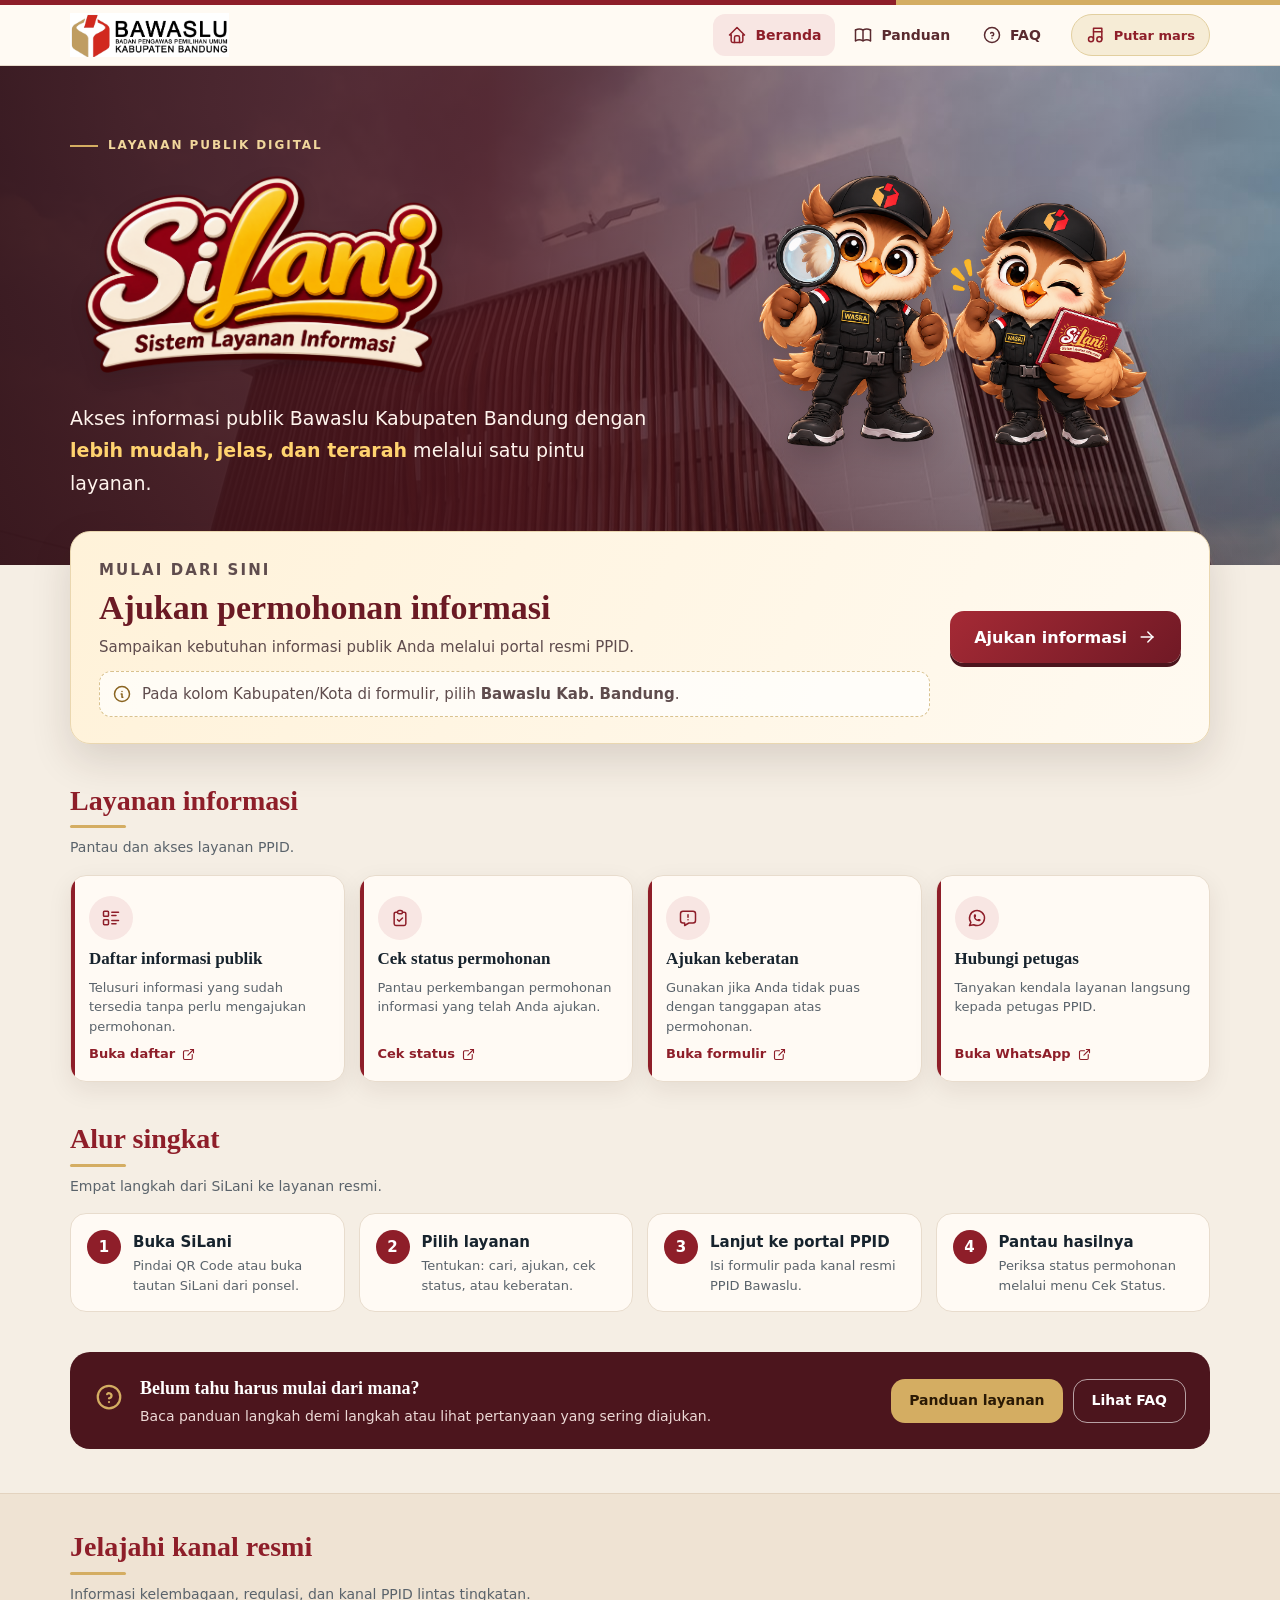
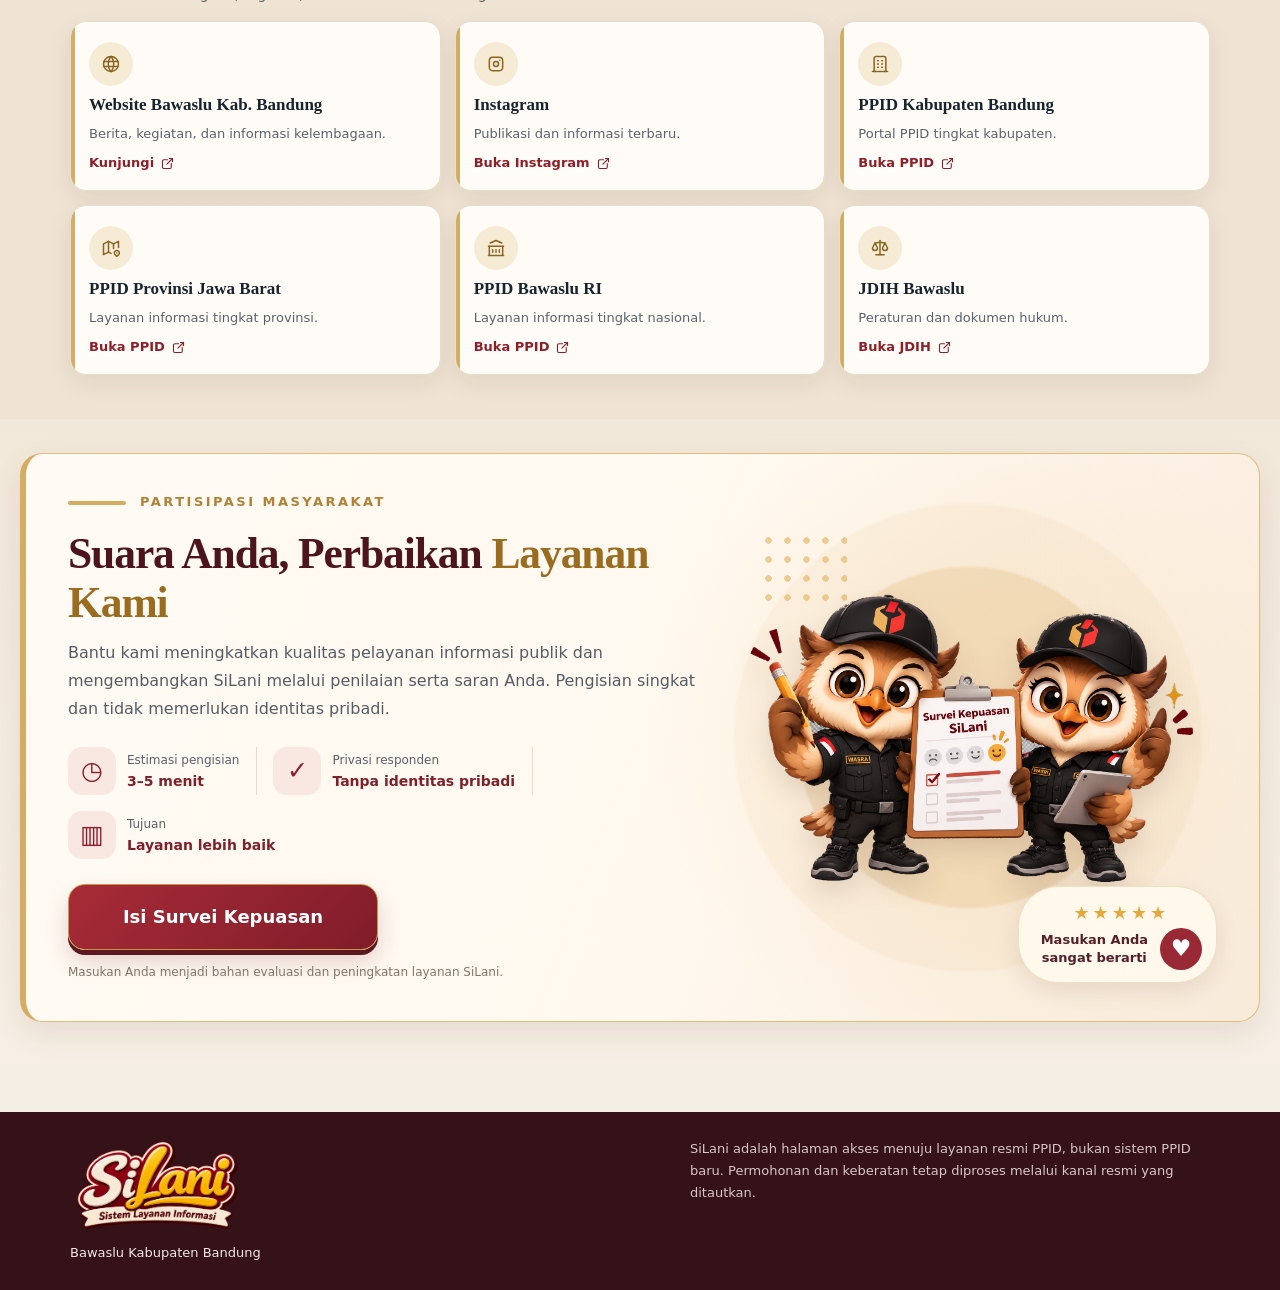
==== index.html @ 2e4f2918 "Add files via upload" ====
<!DOCTYPE html>
<html lang="id">
<head>
<meta charset="utf-8">
<meta name="viewport" content="width=device-width,initial-scale=1">
<meta name="theme-color" content="#4c151d">
<title>SiLani | Sistem Layanan Informasi Bawaslu Kabupaten Bandung</title>
<meta name="description" content="SiLani: satu pintu akses layanan informasi publik Bawaslu Kabupaten Bandung. Ajukan permohonan, telusuri daftar informasi, cek status, dan hubungi petugas.">
<meta property="og:type" content="website">
<meta property="og:title" content="SiLani | Sistem Layanan Informasi Bawaslu Kabupaten Bandung">
<meta property="og:description" content="SiLani: satu pintu akses layanan informasi publik Bawaslu Kabupaten Bandung. Ajukan permohonan, telusuri daftar informasi, cek status, dan hubungi petugas.">
<meta property="og:image" content="gedung-bawaslu-bandung.jpeg">
<link rel="icon" href="logo-bawaslu-bandung.png">
<link rel="preconnect" href="https://fonts.googleapis.com">
<link rel="preconnect" href="https://fonts.gstatic.com" crossorigin>
<link href="https://fonts.googleapis.com/css2?family=Great+Vibes&display=swap" rel="stylesheet">
<link rel="stylesheet" href="styles.css?v=20261101-logo-clean">
</head>
<body>
<svg xmlns="http://www.w3.org/2000/svg" style="display:none" aria-hidden="true">
<symbol id="i-file-text" viewBox="0 0 24 24" fill="none" stroke="currentColor" stroke-width="1.8" stroke-linecap="round" stroke-linejoin="round"><path d="M14 3v4a1 1 0 0 0 1 1h4" /> <path d="M17 21h-10a2 2 0 0 1 -2 -2v-14a2 2 0 0 1 2 -2h7l5 5v11a2 2 0 0 1 -2 2z" /> <path d="M9 9l1 0" /> <path d="M9 13l6 0" /> <path d="M9 17l6 0" /></symbol>
<symbol id="i-list-details" viewBox="0 0 24 24" fill="none" stroke="currentColor" stroke-width="1.8" stroke-linecap="round" stroke-linejoin="round"><path d="M13 5h8" /> <path d="M13 9h5" /> <path d="M13 15h8" /> <path d="M13 19h5" /> <path d="M3 4m0 1a1 1 0 0 1 1 -1h4a1 1 0 0 1 1 1v4a1 1 0 0 1 -1 1h-4a1 1 0 0 1 -1 -1z" /> <path d="M3 14m0 1a1 1 0 0 1 1 -1h4a1 1 0 0 1 1 1v4a1 1 0 0 1 -1 1h-4a1 1 0 0 1 -1 -1z" /></symbol>
<symbol id="i-clipboard-check" viewBox="0 0 24 24" fill="none" stroke="currentColor" stroke-width="1.8" stroke-linecap="round" stroke-linejoin="round"><path d="M9 5h-2a2 2 0 0 0 -2 2v12a2 2 0 0 0 2 2h10a2 2 0 0 0 2 -2v-12a2 2 0 0 0 -2 -2h-2" /> <path d="M9 3m0 2a2 2 0 0 1 2 -2h2a2 2 0 0 1 2 2v0a2 2 0 0 1 -2 2h-2a2 2 0 0 1 -2 -2z" /> <path d="M9 14l2 2l4 -4" /></symbol>
<symbol id="i-brand-whatsapp" viewBox="0 0 24 24" fill="none" stroke="currentColor" stroke-width="1.8" stroke-linecap="round" stroke-linejoin="round"><path d="M3 21l1.65 -3.8a9 9 0 1 1 3.4 2.9l-5.05 .9" /> <path d="M9 10a.5 .5 0 0 0 1 0v-1a.5 .5 0 0 0 -1 0v1a5 5 0 0 0 5 5h1a.5 .5 0 0 0 0 -1h-1a.5 .5 0 0 0 0 1" /></symbol>
<symbol id="i-message-report" viewBox="0 0 24 24" fill="none" stroke="currentColor" stroke-width="1.8" stroke-linecap="round" stroke-linejoin="round"><path d="M18 4a3 3 0 0 1 3 3v8a3 3 0 0 1 -3 3h-5l-5 3v-3h-2a3 3 0 0 1 -3 -3v-8a3 3 0 0 1 3 -3h12z" /> <path d="M12 8v3" /> <path d="M12 14v.01" /></symbol>
<symbol id="i-world" viewBox="0 0 24 24" fill="none" stroke="currentColor" stroke-width="1.8" stroke-linecap="round" stroke-linejoin="round"><path d="M3 12a9 9 0 1 0 18 0a9 9 0 0 0 -18 0" /> <path d="M3.6 9h16.8" /> <path d="M3.6 15h16.8" /> <path d="M11.5 3a17 17 0 0 0 0 18" /> <path d="M12.5 3a17 17 0 0 1 0 18" /></symbol>
<symbol id="i-brand-instagram" viewBox="0 0 24 24" fill="none" stroke="currentColor" stroke-width="1.8" stroke-linecap="round" stroke-linejoin="round"><path d="M4 8a4 4 0 0 1 4 -4h8a4 4 0 0 1 4 4v8a4 4 0 0 1 -4 4h-8a4 4 0 0 1 -4 -4z" /> <path d="M9 12a3 3 0 1 0 6 0a3 3 0 0 0 -6 0" /> <path d="M16.5 7.5v.01" /></symbol>
<symbol id="i-building" viewBox="0 0 24 24" fill="none" stroke="currentColor" stroke-width="1.8" stroke-linecap="round" stroke-linejoin="round"><path d="M3 21l18 0" /> <path d="M9 8l1 0" /> <path d="M9 12l1 0" /> <path d="M9 16l1 0" /> <path d="M14 8l1 0" /> <path d="M14 12l1 0" /> <path d="M14 16l1 0" /> <path d="M5 21v-16a2 2 0 0 1 2 -2h10a2 2 0 0 1 2 2v16" /></symbol>
<symbol id="i-map-2" viewBox="0 0 24 24" fill="none" stroke="currentColor" stroke-width="1.8" stroke-linecap="round" stroke-linejoin="round"><path d="M12 18.5l-3 -1.5l-6 3v-13l6 -3l6 3l6 -3v7.5" /> <path d="M9 4v13" /> <path d="M15 7v5.5" /> <path d="M21.121 20.121a3 3 0 1 0 -4.242 0c.418 .419 1.125 1.045 2.121 1.879c1.051 -.89 1.759 -1.516 2.121 -1.879z" /> <path d="M19 18v.01" /></symbol>
<symbol id="i-building-bank" viewBox="0 0 24 24" fill="none" stroke="currentColor" stroke-width="1.8" stroke-linecap="round" stroke-linejoin="round"><path d="M3 21l18 0" /> <path d="M3 10l18 0" /> <path d="M5 6l7 -3l7 3" /> <path d="M4 10l0 11" /> <path d="M20 10l0 11" /> <path d="M8 14l0 3" /> <path d="M12 14l0 3" /> <path d="M16 14l0 3" /></symbol>
<symbol id="i-scale" viewBox="0 0 24 24" fill="none" stroke="currentColor" stroke-width="1.8" stroke-linecap="round" stroke-linejoin="round"><path d="M7 20l10 0" /> <path d="M6 6l6 -1l6 1" /> <path d="M12 3l0 17" /> <path d="M9 12l-3 -6l-3 6a3 3 0 0 0 6 0" /> <path d="M21 12l-3 -6l-3 6a3 3 0 0 0 6 0" /></symbol>
<symbol id="i-clock" viewBox="0 0 24 24" fill="none" stroke="currentColor" stroke-width="1.8" stroke-linecap="round" stroke-linejoin="round"><path d="M3 12a9 9 0 1 0 18 0a9 9 0 0 0 -18 0" /> <path d="M12 7v5l3 3" /></symbol>
<symbol id="i-cash" viewBox="0 0 24 24" fill="none" stroke="currentColor" stroke-width="1.8" stroke-linecap="round" stroke-linejoin="round"><path d="M7 15h-3a1 1 0 0 1 -1 -1v-8a1 1 0 0 1 1 -1h12a1 1 0 0 1 1 1v3" /> <path d="M7 9m0 1a1 1 0 0 1 1 -1h12a1 1 0 0 1 1 1v8a1 1 0 0 1 -1 1h-12a1 1 0 0 1 -1 -1z" /> <path d="M12 14a2 2 0 1 0 4 0a2 2 0 0 0 -4 0" /></symbol>
<symbol id="i-map-pin" viewBox="0 0 24 24" fill="none" stroke="currentColor" stroke-width="1.8" stroke-linecap="round" stroke-linejoin="round"><path d="M9 11a3 3 0 1 0 6 0a3 3 0 0 0 -6 0" /> <path d="M17.657 16.657l-4.243 4.243a2 2 0 0 1 -2.827 0l-4.244 -4.243a8 8 0 1 1 11.314 0z" /></symbol>
<symbol id="i-phone" viewBox="0 0 24 24" fill="none" stroke="currentColor" stroke-width="1.8" stroke-linecap="round" stroke-linejoin="round"><path d="M5 4h4l2 5l-2.5 1.5a11 11 0 0 0 5 5l1.5 -2.5l5 2v4a2 2 0 0 1 -2 2a16 16 0 0 1 -15 -15a2 2 0 0 1 2 -2" /></symbol>
<symbol id="i-mail" viewBox="0 0 24 24" fill="none" stroke="currentColor" stroke-width="1.8" stroke-linecap="round" stroke-linejoin="round"><path d="M3 7a2 2 0 0 1 2 -2h14a2 2 0 0 1 2 2v10a2 2 0 0 1 -2 2h-14a2 2 0 0 1 -2 -2v-10z" /> <path d="M3 7l9 6l9 -6" /></symbol>
<symbol id="i-home" viewBox="0 0 24 24" fill="none" stroke="currentColor" stroke-width="1.8" stroke-linecap="round" stroke-linejoin="round"><path d="M5 12l-2 0l9 -9l9 9l-2 0" /> <path d="M5 12v7a2 2 0 0 0 2 2h10a2 2 0 0 0 2 -2v-7" /> <path d="M9 21v-6a2 2 0 0 1 2 -2h2a2 2 0 0 1 2 2v6" /></symbol>
<symbol id="i-book" viewBox="0 0 24 24" fill="none" stroke="currentColor" stroke-width="1.8" stroke-linecap="round" stroke-linejoin="round"><path d="M3 19a9 9 0 0 1 9 0a9 9 0 0 1 9 0" /> <path d="M3 6a9 9 0 0 1 9 0a9 9 0 0 1 9 0" /> <path d="M3 6l0 13" /> <path d="M12 6l0 13" /> <path d="M21 6l0 13" /></symbol>
<symbol id="i-help-circle" viewBox="0 0 24 24" fill="none" stroke="currentColor" stroke-width="1.8" stroke-linecap="round" stroke-linejoin="round"><path d="M3 12a9 9 0 1 0 18 0a9 9 0 0 0 -18 0" /> <path d="M12 16v.01" /> <path d="M12 13a2 2 0 0 0 .914 -3.782a1.98 1.98 0 0 0 -2.414 .483" /></symbol>
<symbol id="i-external-link" viewBox="0 0 24 24" fill="none" stroke="currentColor" stroke-width="1.8" stroke-linecap="round" stroke-linejoin="round"><path d="M12 6h-6a2 2 0 0 0 -2 2v10a2 2 0 0 0 2 2h10a2 2 0 0 0 2 -2v-6" /> <path d="M11 13l9 -9" /> <path d="M15 4h5v5" /></symbol>
<symbol id="i-info-circle" viewBox="0 0 24 24" fill="none" stroke="currentColor" stroke-width="1.8" stroke-linecap="round" stroke-linejoin="round"><path d="M3 12a9 9 0 1 0 18 0a9 9 0 0 0 -18 0" /> <path d="M12 9h.01" /> <path d="M11 12h1v4h1" /></symbol>
<symbol id="i-music" viewBox="0 0 24 24" fill="none" stroke="currentColor" stroke-width="1.8" stroke-linecap="round" stroke-linejoin="round"><path d="M3 17a3 3 0 1 0 6 0a3 3 0 0 0 -6 0" /> <path d="M13 17a3 3 0 1 0 6 0a3 3 0 0 0 -6 0" /> <path d="M9 17v-13h10v13" /> <path d="M9 8h10" /></symbol>
<symbol id="i-layout-grid" viewBox="0 0 24 24" fill="none" stroke="currentColor" stroke-width="1.8" stroke-linecap="round" stroke-linejoin="round"><path d="M4 4m0 1a1 1 0 0 1 1 -1h4a1 1 0 0 1 1 1v4a1 1 0 0 1 -1 1h-4a1 1 0 0 1 -1 -1z" /> <path d="M14 4m0 1a1 1 0 0 1 1 -1h4a1 1 0 0 1 1 1v4a1 1 0 0 1 -1 1h-4a1 1 0 0 1 -1 -1z" /> <path d="M4 14m0 1a1 1 0 0 1 1 -1h4a1 1 0 0 1 1 1v4a1 1 0 0 1 -1 1h-4a1 1 0 0 1 -1 -1z" /> <path d="M14 14m0 1a1 1 0 0 1 1 -1h4a1 1 0 0 1 1 1v4a1 1 0 0 1 -1 1h-4a1 1 0 0 1 -1 -1z" /></symbol>
<symbol id="i-search" viewBox="0 0 24 24" fill="none" stroke="currentColor" stroke-width="1.8" stroke-linecap="round" stroke-linejoin="round"><path d="M10 10m-7 0a7 7 0 1 0 14 0a7 7 0 1 0 -14 0" /> <path d="M21 21l-6 -6" /></symbol>
<symbol id="i-arrow-right" viewBox="0 0 24 24" fill="none" stroke="currentColor" stroke-width="1.8" stroke-linecap="round" stroke-linejoin="round"><path d="M5 12l14 0" /> <path d="M13 18l6 -6" /> <path d="M13 6l6 6" /></symbol>
<symbol id="i-chevron-down" viewBox="0 0 24 24" fill="none" stroke="currentColor" stroke-width="1.8" stroke-linecap="round" stroke-linejoin="round"><path d="M6 9l6 6l6 -6" /></symbol>
<symbol id="i-qrcode" viewBox="0 0 24 24" fill="none" stroke="currentColor" stroke-width="1.8" stroke-linecap="round" stroke-linejoin="round"><path d="M4 4m0 1a1 1 0 0 1 1 -1h4a1 1 0 0 1 1 1v4a1 1 0 0 1 -1 1h-4a1 1 0 0 1 -1 -1z" /> <path d="M7 17l0 .01" /> <path d="M14 4m0 1a1 1 0 0 1 1 -1h4a1 1 0 0 1 1 1v4a1 1 0 0 1 -1 1h-4a1 1 0 0 1 -1 -1z" /> <path d="M7 7l0 .01" /> <path d="M4 14m0 1a1 1 0 0 1 1 -1h4a1 1 0 0 1 1 1v4a1 1 0 0 1 -1 1h-4a1 1 0 0 1 -1 -1z" /> <path d="M17 7l0 .01" /> <path d="M14 14l3 0" /> <path d="M20 14l0 .01" /> <path d="M14 14l0 3" /> <path d="M14 20l3 0" /> <path d="M17 17l3 0" /> <path d="M20 17l0 3" /></symbol>
<symbol id="i-list-check" viewBox="0 0 24 24" fill="none" stroke="currentColor" stroke-width="1.8" stroke-linecap="round" stroke-linejoin="round"><path d="M3.5 5.5l1.5 1.5l2.5 -2.5" /> <path d="M3.5 11.5l1.5 1.5l2.5 -2.5" /> <path d="M3.5 17.5l1.5 1.5l2.5 -2.5" /> <path d="M11 6l9 0" /> <path d="M11 12l9 0" /> <path d="M11 18l9 0" /></symbol>
<symbol id="i-device-mobile" viewBox="0 0 24 24" fill="none" stroke="currentColor" stroke-width="1.8" stroke-linecap="round" stroke-linejoin="round"><path d="M6 5a2 2 0 0 1 2 -2h8a2 2 0 0 1 2 2v14a2 2 0 0 1 -2 2h-8a2 2 0 0 1 -2 -2v-14z" /> <path d="M11 4h2" /> <path d="M12 17v.01" /></symbol>
<symbol id="i-send" viewBox="0 0 24 24" fill="none" stroke="currentColor" stroke-width="1.8" stroke-linecap="round" stroke-linejoin="round"><path d="M10 14l11 -11" /> <path d="M21 3l-6.5 18a.55 .55 0 0 1 -1 0l-3.5 -7l-7 -3.5a.55 .55 0 0 1 0 -1l18 -6.5" /></symbol>
<symbol id="i-player-pause" viewBox="0 0 24 24" fill="none" stroke="currentColor" stroke-width="1.8" stroke-linecap="round" stroke-linejoin="round"><path d="M6 5m0 1a1 1 0 0 1 1 -1h2a1 1 0 0 1 1 1v12a1 1 0 0 1 -1 1h-2a1 1 0 0 1 -1 -1z" /> <path d="M14 5m0 1a1 1 0 0 1 1 -1h2a1 1 0 0 1 1 1v12a1 1 0 0 1 -1 1h-2a1 1 0 0 1 -1 -1z" /></symbol>
<symbol id="i-player-play" viewBox="0 0 24 24" fill="none" stroke="currentColor" stroke-width="1.8" stroke-linecap="round" stroke-linejoin="round"><path d="M7 4v16l13 -8z" /></symbol>
<symbol id="i-file-upload" viewBox="0 0 24 24" fill="none" stroke="currentColor" stroke-width="1.8" stroke-linecap="round" stroke-linejoin="round"><path d="M14 3v4a1 1 0 0 0 1 1h4" /> <path d="M17 21h-10a2 2 0 0 1 -2 -2v-14a2 2 0 0 1 2 -2h7l5 5v11a2 2 0 0 1 -2 2z" /> <path d="M12 11v6" /> <path d="M9.5 13.5l2.5 -2.5l2.5 2.5" /></symbol>
</svg>
<a class="skip" href="#isi">Lewati ke isi</a>
<div class="topline"></div>
<header class="site-header">
  <div class="bar">
    <a class="brand" href="index.html" aria-label="SiLani, beranda"><img src="logo-bawaslu-bandung.png" alt="Bawaslu Kabupaten Bandung"></a>
    <nav class="nav" aria-label="Navigasi utama"><a href="index.html" aria-current="page"><svg class="ic" aria-hidden="true" focusable="false"><use href="#i-home"/></svg><span>Beranda</span></a><a href="panduan.html"><svg class="ic" aria-hidden="true" focusable="false"><use href="#i-book"/></svg><span>Panduan</span></a><a href="faq.html"><svg class="ic" aria-hidden="true" focusable="false"><use href="#i-help-circle"/></svg><span>FAQ</span></a></nav>
    <button class="music" id="musicBtn" type="button" aria-pressed="false" aria-label="Putar Mars Pengawas Pemilu">
      <svg class="ic" aria-hidden="true" focusable="false"><use href="#i-music"/></svg><span class="music-label" id="musicLabel">Putar mars</span>
      <span class="eq" aria-hidden="true"><i></i><i></i><i></i></span>
    </button>
  </div>
</header>

<section class="hero">
  <div class="hero-in">
    <div class="hero-text">
      <p class="eyebrow">Layanan publik digital</p>
      <img class="hero-logo" src="silani-logo-clean.png" alt="SiLani — Sistem Layanan Informasi">
      <p class="hero-copy">Akses informasi publik Bawaslu Kabupaten Bandung dengan <strong>lebih mudah, jelas, dan terarah</strong> melalui satu pintu layanan.</p>
    </div>
    <div class="hero-mascots" aria-label="Maskot SiLani Wasra dan Wasri"><img class="hero-pair" src="wasra-wasri-hero.png" alt="Wasra dan Wasri, maskot SiLani Bawaslu Kabupaten Bandung"></div>
  </div>
</section>
<main id="isi">
  <div class="wrap">
    <section class="primary" aria-labelledby="t-utama">
      <div class="primary-body">
        <p class="kicker">Mulai dari sini</p>
        <h2 id="t-utama">Ajukan permohonan informasi</h2>
        <p>Sampaikan kebutuhan informasi publik Anda melalui portal resmi PPID.</p>
        <p class="tip"><svg class="ic" aria-hidden="true" focusable="false"><use href="#i-info-circle"/></svg><span>Pada kolom Kabupaten/Kota di formulir, pilih <strong>Bawaslu Kab. Bandung</strong>.</span></p>
      </div>
      <a class="btn" href="https://ppidapp.bawaslu.go.id" target="_blank" rel="noopener noreferrer">Ajukan informasi <svg class="ic" aria-hidden="true" focusable="false"><use href="#i-arrow-right"/></svg></a>
    </section>

    <section class="block" aria-labelledby="t-layanan">
      <div class="head"><h2 id="t-layanan">Layanan informasi</h2><p>Pantau dan akses layanan PPID.</p></div>
      <div class="grid g4"><a class="card core" href="https://ppidapp.bawaslu.go.id/dip?unit=2&amp;provinsi=32&amp;kabkota=3204" target="_blank" rel="noopener noreferrer"><span class="ico"><svg class="ic" aria-hidden="true" focusable="false"><use href="#i-list-details"/></svg></span><strong>Daftar informasi publik</strong><small>Telusuri informasi yang sudah tersedia tanpa perlu mengajukan permohonan.</small><span class="go">Buka daftar<svg class="ic sm" aria-hidden="true" focusable="false"><use href="#i-external-link"/></svg></span></a><a class="card core" href="https://ppidapp.bawaslu.go.id/cek" target="_blank" rel="noopener noreferrer"><span class="ico"><svg class="ic" aria-hidden="true" focusable="false"><use href="#i-clipboard-check"/></svg></span><strong>Cek status permohonan</strong><small>Pantau perkembangan permohonan informasi yang telah Anda ajukan.</small><span class="go">Cek status<svg class="ic sm" aria-hidden="true" focusable="false"><use href="#i-external-link"/></svg></span></a><a class="card core" href="https://ppidapp.bawaslu.go.id/keberatan" target="_blank" rel="noopener noreferrer"><span class="ico"><svg class="ic" aria-hidden="true" focusable="false"><use href="#i-message-report"/></svg></span><strong>Ajukan keberatan</strong><small>Gunakan jika Anda tidak puas dengan tanggapan atas permohonan.</small><span class="go">Buka formulir<svg class="ic sm" aria-hidden="true" focusable="false"><use href="#i-external-link"/></svg></span></a><a class="card core" href="https://wa.me/6281297786606" target="_blank" rel="noopener noreferrer"><span class="ico"><svg class="ic" aria-hidden="true" focusable="false"><use href="#i-brand-whatsapp"/></svg></span><strong>Hubungi petugas</strong><small>Tanyakan kendala layanan langsung kepada petugas PPID.</small><span class="go">Buka WhatsApp<svg class="ic sm" aria-hidden="true" focusable="false"><use href="#i-external-link"/></svg></span></a></div>
    </section>

    <section class="block" aria-labelledby="t-alur">
      <div class="head"><h2 id="t-alur">Alur singkat</h2><p>Empat langkah dari SiLani ke layanan resmi.</p></div>
      <ol class="flow"><li><span class="sn">1</span><span class="st"><strong>Buka SiLani</strong><small>Pindai QR Code atau buka tautan SiLani dari ponsel.</small></span></li><li><span class="sn">2</span><span class="st"><strong>Pilih layanan</strong><small>Tentukan: cari, ajukan, cek status, atau keberatan.</small></span></li><li><span class="sn">3</span><span class="st"><strong>Lanjut ke portal PPID</strong><small>Isi formulir pada kanal resmi PPID Bawaslu.</small></span></li><li><span class="sn">4</span><span class="st"><strong>Pantau hasilnya</strong><small>Periksa status permohonan melalui menu Cek Status.</small></span></li></ol>
    </section>

    <section class="help" aria-label="Bantuan">
      <div><svg class="ic lg" aria-hidden="true" focusable="false"><use href="#i-help-circle"/></svg></div>
      <div><strong>Belum tahu harus mulai dari mana?</strong><span>Baca panduan langkah demi langkah atau lihat pertanyaan yang sering diajukan.</span></div>
      <div class="help-act"><a class="btn sm" href="panduan.html">Panduan layanan</a><a class="btn sm ghost" href="faq.html">Lihat FAQ</a></div>
    </section>
  </div>

  <section class="band" aria-labelledby="t-kanal">
    <div class="wrap">
      <div class="head"><h2 id="t-kanal">Jelajahi kanal resmi</h2><p>Informasi kelembagaan, regulasi, dan kanal PPID lintas tingkatan.</p></div>
      <div class="grid g3"><a class="card chan" href="https://bandungkab.bawaslu.go.id/" target="_blank" rel="noopener noreferrer"><span class="ico"><svg class="ic" aria-hidden="true" focusable="false"><use href="#i-world"/></svg></span><strong>Website Bawaslu Kab. Bandung</strong><small>Berita, kegiatan, dan informasi kelembagaan.</small><span class="go">Kunjungi<svg class="ic sm" aria-hidden="true" focusable="false"><use href="#i-external-link"/></svg></span></a><a class="card chan" href="https://www.instagram.com/bawaslukabbdg/" target="_blank" rel="noopener noreferrer"><span class="ico"><svg class="ic" aria-hidden="true" focusable="false"><use href="#i-brand-instagram"/></svg></span><strong>Instagram</strong><small>Publikasi dan informasi terbaru.</small><span class="go">Buka Instagram<svg class="ic sm" aria-hidden="true" focusable="false"><use href="#i-external-link"/></svg></span></a><a class="card chan" href="https://ppid-bandungkab.bawaslu.go.id" target="_blank" rel="noopener noreferrer"><span class="ico"><svg class="ic" aria-hidden="true" focusable="false"><use href="#i-building"/></svg></span><strong>PPID Kabupaten Bandung</strong><small>Portal PPID tingkat kabupaten.</small><span class="go">Buka PPID<svg class="ic sm" aria-hidden="true" focusable="false"><use href="#i-external-link"/></svg></span></a><a class="card chan" href="https://ppid-jabar.bawaslu.go.id/" target="_blank" rel="noopener noreferrer"><span class="ico"><svg class="ic" aria-hidden="true" focusable="false"><use href="#i-map-2"/></svg></span><strong>PPID Provinsi Jawa Barat</strong><small>Layanan informasi tingkat provinsi.</small><span class="go">Buka PPID<svg class="ic sm" aria-hidden="true" focusable="false"><use href="#i-external-link"/></svg></span></a><a class="card chan" href="https://eppid.bawaslu.go.id/" target="_blank" rel="noopener noreferrer"><span class="ico"><svg class="ic" aria-hidden="true" focusable="false"><use href="#i-building-bank"/></svg></span><strong>PPID Bawaslu RI</strong><small>Layanan informasi tingkat nasional.</small><span class="go">Buka PPID<svg class="ic sm" aria-hidden="true" focusable="false"><use href="#i-external-link"/></svg></span></a><a class="card chan" href="https://jdih.bawaslu.go.id" target="_blank" rel="noopener noreferrer"><span class="ico"><svg class="ic" aria-hidden="true" focusable="false"><use href="#i-scale"/></svg></span><strong>JDIH Bawaslu</strong><small>Peraturan dan dokumen hukum.</small><span class="go">Buka JDIH<svg class="ic sm" aria-hidden="true" focusable="false"><use href="#i-external-link"/></svg></span></a></div>
    </div>
  </section>
</main>


  <section class="survey-section" aria-labelledby="survey-title">
    <div class="survey-panel">
      <div class="survey-copy">
        <div class="survey-eyebrow"><span class="survey-eyebrow-line"></span> PARTISIPASI MASYARAKAT</div>
        <h2 id="survey-title">Suara Anda, Perbaikan <span>Layanan Kami</span></h2>
        <p class="survey-description">
          Bantu kami meningkatkan kualitas pelayanan informasi publik dan mengembangkan SiLani
          melalui penilaian serta saran Anda. Pengisian singkat dan tidak memerlukan identitas pribadi.
        </p>

        <div class="survey-benefits" aria-label="Informasi survei">
          <div class="survey-benefit">
            <span class="survey-benefit-icon" aria-hidden="true">◷</span>
            <span><small>Estimasi pengisian</small><strong>3–5 menit</strong></span>
          </div>
          <div class="survey-benefit">
            <span class="survey-benefit-icon" aria-hidden="true">✓</span>
            <span><small>Privasi responden</small><strong>Tanpa identitas pribadi</strong></span>
          </div>
          <div class="survey-benefit">
            <span class="survey-benefit-icon" aria-hidden="true">▥</span>
            <span><small>Tujuan</small><strong>Layanan lebih baik</strong></span>
          </div>
        </div>

        <a class="btn survey-button" id="surveyLink"
           href="https://docs.google.com/forms/d/e/1FAIpQLSeKS85GCZxb2eptfXGz6tHEKmWDMq-11Tqvwq94D08Kd5IoQ/viewform"
           target="_blank" rel="noopener noreferrer">
          <span class="survey-button-icon" aria-hidden="true">▤</span>
          <span>Isi Survei Kepuasan</span>
          <span class="survey-arrow" aria-hidden="true">→</span>
        </a>
        <p class="survey-note">Masukan Anda menjadi bahan evaluasi dan peningkatan layanan SiLani.</p>
      </div>

      <div class="survey-visual" aria-hidden="true">
        <div class="survey-visual-orbit"></div>
        <div class="survey-dot-pattern"></div>
        <img src="maskot-survei-silani.png"
             alt=""
             class="survey-mascot"
             loading="lazy">
        <div class="survey-sticker">
          <span class="survey-sticker-stars">★★★★★</span>
          <strong>Masukan Anda<br> sangat berarti</strong>
          <span class="survey-heart">♥</span>
        </div>
      </div>
    </div>
  </section>

<footer class="site-footer">
  <div class="foot">
    <div><img class="foot-brand-img" src="silani-logo-clean.png" alt="SiLani — Sistem Layanan Informasi"><span>Bawaslu Kabupaten Bandung</span></div>
    <p>SiLani adalah halaman akses menuju layanan resmi PPID, bukan sistem PPID baru. Permohonan dan keberatan tetap diproses melalui kanal resmi yang ditautkan.</p>
  </div>
</footer>
<audio id="mars" preload="metadata" loop><source src="MARS%20PENGAWAS%20PEMILU%20(1).mp3" type="audio/mpeg"></audio>
<script src="silani.js?v=20261101-mascot"></script>
</body>
</html>
---- styles.css ----
:root{
  --maroon:#8e1e29;--maroon-2:#a52a35;--deep:#4c151d;--deeper:#351218;
  --gold:#d4ad62;--gold-dk:#8a6420;--gold-soft:#f6ecd6;
  --cream:#f5eee4;--paper:#fffaf4;--ink:#17232d;--muted:#5a636b;--line:#e8dccd;
  --rose:#f8e6e3;--white:#fff;
  --r:16px;--shadow:0 8px 24px rgba(52,25,18,.08);--shadow-lg:0 16px 40px rgba(52,25,18,.14);
  --serif:Georgia,"Times New Roman",serif;
  --sans:system-ui,-apple-system,"Segoe UI",Roboto,"Helvetica Neue",Arial,sans-serif;
  --wm:"Great Vibes","Brush Script MT","Segoe Script",cursive;
}
*,*::before,*::after{box-sizing:border-box}
html{scroll-behavior:smooth;-webkit-text-size-adjust:100%}
body{margin:0;background:var(--cream);color:var(--ink);font-family:var(--sans);font-size:16px;line-height:1.6}
img{max-width:100%;height:auto}
a{color:inherit}
h1,h2,h3{font-family:var(--serif);line-height:1.2;margin:0}
p{margin:0}
.skip{position:absolute;left:-999px;top:8px;background:var(--deep);color:#fff;padding:10px 14px;border-radius:8px;z-index:100}
.skip:focus{left:8px}
:focus-visible{outline:3px solid var(--gold);outline-offset:2px;border-radius:6px}

.ic{width:20px;height:20px;flex:none}
.ic.sm{width:15px;height:15px}
.ic.lg{width:30px;height:30px}

.topline{height:5px;background:linear-gradient(90deg,var(--maroon) 0 70%,var(--gold) 70% 100%)}

.site-header{position:sticky;top:0;z-index:30;background:rgba(255,250,244,.96);backdrop-filter:blur(8px);border-bottom:1px solid var(--line)}
.bar{max-width:1180px;margin:0 auto;padding:8px 20px;display:grid;grid-template-columns:auto 1fr auto;align-items:center;gap:8px 16px}
.brand img{display:block;height:44px;width:auto}
.nav{display:flex;justify-content:flex-end;gap:4px}
.nav a{display:inline-flex;align-items:center;gap:8px;min-height:42px;padding:0 14px;border-radius:12px;text-decoration:none;font-size:14px;font-weight:700;color:#5a2a2f}
.nav a:hover{background:var(--rose);color:var(--maroon)}
.nav a[aria-current="page"]{background:var(--rose);color:var(--maroon)}

.music{display:inline-flex;align-items:center;gap:8px;min-height:42px;padding:0 14px;border:1px solid #e2cf9f;border-radius:999px;background:var(--gold-soft);color:var(--maroon);font:700 13px/1 var(--sans);cursor:pointer}
.music:hover{background:#f1e3bd}
.music .eq{display:none;gap:2px;align-items:flex-end;height:14px}
.music .eq i{width:3px;height:100%;background:var(--maroon);border-radius:2px;transform-origin:bottom;animation:eq 1s ease-in-out infinite}
.music .eq i:nth-child(2){animation-delay:.2s}
.music .eq i:nth-child(3){animation-delay:.4s}
.music[aria-pressed="true"] .eq{display:inline-flex}
@keyframes eq{0%,100%{transform:scaleY(.3)}50%{transform:scaleY(1)}}

.hero,.page-hero{position:relative;isolation:isolate;overflow:hidden;background:var(--deep);color:#fff}
.hero::before,.page-hero::before{content:"";position:absolute;inset:0;z-index:-2;background:url("gedung-bawaslu-bandung.jpeg") center 42%/cover no-repeat}
.hero::after,.page-hero::after{content:"";position:absolute;inset:0;z-index:-1;background:linear-gradient(90deg,rgba(53,18,24,.94) 0%,rgba(76,21,29,.84) 38%,rgba(76,21,29,.45) 70%,rgba(30,30,34,.12) 100%),linear-gradient(0deg,rgba(53,18,24,.35),transparent 60%)}
.hero{padding-bottom:44px}
.page-hero{padding-bottom:40px}
.hero-in{max-width:1180px;margin:0 auto;padding:0 20px;display:grid;grid-template-columns:minmax(0,1fr) minmax(180px,340px);align-items:end;gap:8px}
.hero-text{padding:48px 0 4px}
.page-hero .hero-in{grid-template-columns:minmax(0,1fr) minmax(140px,260px)}
.page-hero .hero-text{padding:40px 0 36px}
.eyebrow{display:flex;align-items:center;gap:10px;color:#f1d79c;font-size:12px;font-weight:800;letter-spacing:.16em;text-transform:uppercase}
.eyebrow::before{content:"";width:28px;height:2px;background:var(--gold)}
.wordmark{font-family:var(--wm);font-weight:400;font-size:clamp(84px,16vw,136px);line-height:.95;letter-spacing:0;margin:6px 0 4px;text-shadow:0 4px 18px rgba(0,0,0,.25);display:flex}
.wordmark span:first-child{color:#fff8ef}
.wordmark span:last-child{color:var(--gold)}
.hero-sub{font-family:var(--serif);font-size:clamp(19px,2.4vw,26px);font-weight:700;margin-top:2px}
.hero-copy{max-width:520px;margin-top:10px;color:#f6e9e2;font-size:15px;line-height:1.65}
.page-hero h1{font-size:clamp(32px,5vw,48px);margin:10px 0 8px;letter-spacing:-.01em}
.mascot{width:100%;max-height:300px;object-fit:contain;object-position:bottom right;justify-self:end;filter:drop-shadow(0 10px 12px rgba(20,8,10,.3));pointer-events:none}

.wrap{max-width:1180px;margin:0 auto;padding:0 20px}
main{display:block}
.primary{position:relative;z-index:2;margin-top:-34px;display:grid;grid-template-columns:minmax(0,1fr) auto;gap:20px;align-items:center;padding:26px 28px;background:linear-gradient(115deg,#fff2d9,#fffaf1);border:1px solid #ead7b0;border-radius:20px;box-shadow:var(--shadow-lg)}
.kicker{font-size:12px;font-weight:800;letter-spacing:.14em;text-transform:uppercase;color:var(--maroon)}
.primary h2{font-size:clamp(24px,3.4vw,34px);color:#6b1a24;margin:6px 0 6px}
.primary p{color:#5f4c4d;font-size:15px}
.tip{display:flex;align-items:center;gap:10px;margin-top:12px;padding:10px 12px;background:rgba(255,255,255,.7);border:1px dashed #d9c28f;border-radius:12px;font-size:14px;color:#5a2a2f}
.tip .ic{color:var(--gold-dk)}

.btn{display:inline-flex;align-items:center;justify-content:center;gap:10px;min-height:52px;padding:0 24px;border-radius:14px;background:linear-gradient(135deg,var(--maroon-2),#701925);color:#fff;font-weight:800;font-size:16px;text-decoration:none;box-shadow:0 4px 0 var(--deep);transition:transform .15s,box-shadow .15s}
.btn:hover{transform:translateY(-2px);box-shadow:0 6px 0 var(--deep)}
.btn:active{transform:translateY(2px);box-shadow:0 1px 0 var(--deep)}
.btn.sm{min-height:44px;padding:0 18px;font-size:14px;box-shadow:none}
.btn.sm:hover,.btn.sm:active{box-shadow:none}
.btn.ghost{background:var(--white);color:var(--maroon);border:1.5px solid var(--maroon);box-shadow:none}
.btn.ghost:hover{background:var(--rose);box-shadow:none}
.actions{display:flex;flex-wrap:wrap;gap:12px;margin-top:20px}

.block{margin-top:40px}
.head{margin-bottom:16px}
.head h2{font-size:clamp(22px,2.6vw,28px);color:var(--maroon)}
.head h2::after{content:"";display:block;width:56px;height:3px;background:var(--gold);border-radius:3px;margin-top:8px}
.head p{margin-top:8px;color:var(--muted);font-size:14px}

.grid{display:grid;gap:14px}
.g4{grid-template-columns:repeat(4,minmax(0,1fr))}
.g3{grid-template-columns:repeat(3,minmax(0,1fr))}
.card{position:relative;display:flex;flex-direction:column;align-items:flex-start;gap:8px;min-height:170px;padding:20px 18px 16px;background:var(--paper);border:1px solid var(--line);border-radius:var(--r);box-shadow:var(--shadow);text-decoration:none;overflow:hidden;transition:transform .18s,border-color .18s,box-shadow .18s}
.card::before{content:"";position:absolute;left:0;top:0;bottom:0;width:4px;background:var(--maroon)}
.card.chan::before{background:var(--gold)}
.card:hover{transform:translateY(-3px);border-color:#d8b76e;box-shadow:var(--shadow-lg)}
.ico{display:grid;place-items:center;flex:none;width:44px;height:44px;border-radius:50%;background:var(--rose);color:var(--maroon)}
.chan .ico{background:var(--gold-soft);color:var(--gold-dk)}
.card strong{font-family:var(--serif);font-size:17px;line-height:1.3;color:var(--ink)}
.card small{font-size:13px;line-height:1.5;color:var(--muted)}
.go{margin-top:auto;display:inline-flex;align-items:center;gap:6px;font-size:13px;font-weight:800;color:var(--maroon)}

.flow{list-style:none;margin:0;padding:0;display:grid;grid-template-columns:repeat(4,minmax(0,1fr));gap:14px;counter-reset:s}
.flow li{display:flex;gap:12px;align-items:flex-start;padding:16px;background:var(--paper);border:1px solid var(--line);border-radius:var(--r)}
.sn{flex:none;display:grid;place-items:center;width:34px;height:34px;border-radius:50%;background:var(--maroon);color:#fff;font-weight:800;font-size:15px}
.st strong{display:block;font-size:15px}
.st small{display:block;margin-top:2px;font-size:13px;color:var(--muted);line-height:1.5}

.help{margin-top:40px;display:grid;grid-template-columns:auto minmax(0,1fr) auto;gap:16px;align-items:center;padding:22px 24px;background:var(--deep);color:#fff;border-radius:20px}
.help .ic.lg{color:var(--gold)}
.help strong{display:block;font-family:var(--serif);font-size:18px}
.help span{display:block;margin-top:2px;font-size:14px;color:#ecd9d6}
.help-act{display:flex;flex-wrap:wrap;gap:10px}
.help .btn{background:var(--gold);color:#2b1a05}
.help .btn.ghost{background:transparent;color:#fff;border:1.5px solid rgba(255,255,255,.6)}
.help .btn.ghost:hover{background:rgba(255,255,255,.12)}

.band{margin-top:44px;padding:36px 0 44px;background:#efe3d3;border-top:1px solid #e3d3bf}
.band .card{background:#fffcf7}

.infocard{position:relative;z-index:2;margin-top:-30px;padding:22px 24px;background:var(--paper);border:1px solid var(--line);border-radius:20px;box-shadow:var(--shadow-lg)}
.info-grid{display:grid;grid-template-columns:repeat(4,minmax(0,1fr));gap:18px}
.info-i{display:flex;gap:12px;align-items:flex-start}
.info-i strong{display:block;font-size:14px}
.info-i small{display:block;font-size:13px;line-height:1.55;color:var(--muted);overflow-wrap:anywhere}
.note{display:flex;gap:10px;align-items:flex-start;margin-top:16px;padding:14px 16px;background:var(--paper);border:1px solid var(--line);border-left:4px solid var(--gold);border-radius:12px;font-size:14px}
.note .ic{color:var(--gold-dk);margin-top:2px}

.acc{margin-top:18px;background:var(--paper);border:1px solid var(--line);border-radius:var(--r);box-shadow:var(--shadow);overflow:hidden}
.acc summary{display:flex;align-items:center;gap:14px;padding:18px 20px;cursor:pointer;list-style:none}
.acc summary::-webkit-details-marker{display:none}
.acc-t{flex:1;min-width:0}
.acc-t strong{display:block;font-family:var(--serif);font-size:18px;color:var(--maroon)}
.acc-t small{display:block;font-size:13px;color:var(--muted)}
.chev{transition:transform .2s;color:var(--maroon)}
details[open]>summary .chev{transform:rotate(180deg)}
.acc-body{padding:4px 20px 22px;border-top:1px solid var(--line)}
.timeline{list-style:none;margin:16px 0 0;padding:0;display:grid;grid-template-columns:minmax(0,1fr);gap:0}
.timeline li>div{min-width:0}
.timeline li{position:relative;display:flex;gap:16px;padding:0 0 18px}
.timeline li:not(:last-child)::before{content:"";position:absolute;left:19px;top:42px;bottom:2px;width:2px;background:var(--line)}
.tn{flex:none;display:grid;place-items:center;width:40px;height:40px;border-radius:50%;background:var(--rose);color:var(--maroon);font-weight:800;font-size:14px}
.timeline h3{font-size:16px;margin:6px 0 4px;color:#6b1a24}
.timeline p{font-size:14px;color:#3b4650}
.duo{display:grid;grid-template-columns:repeat(2,minmax(0,1fr));gap:14px}
.detail{padding:20px;background:var(--paper);border:1px solid var(--line);border-radius:var(--r);box-shadow:var(--shadow)}
.detail h3{font-size:18px;margin:12px 0 8px;color:var(--maroon)}
.detail p{font-size:14px;margin-bottom:8px}
.detail a{color:var(--maroon);font-weight:700;overflow-wrap:anywhere}
.src{margin:24px 0 8px;font-size:13px;color:var(--muted)}
.src a{color:var(--maroon)}

.faq-tools{margin-top:-0px;padding-top:28px}
.search{display:flex;align-items:center;gap:10px;min-height:52px;padding:0 18px;background:var(--paper);border:1px solid var(--line);border-radius:999px;box-shadow:var(--shadow)}
.search .ic{color:var(--muted)}
.search input{flex:1;min-width:0;border:0;background:transparent;font:inherit;font-size:16px;color:var(--ink);outline:none}
.search:focus-within{border-color:var(--gold);box-shadow:0 0 0 3px rgba(212,173,98,.35)}
.chips{display:flex;gap:8px;margin-top:14px;overflow-x:auto;padding-bottom:6px;scrollbar-width:thin}
.chip{display:inline-flex;align-items:center;gap:8px;flex:none;min-height:42px;padding:0 16px;border:1px solid var(--line);border-radius:999px;background:var(--paper);color:#5a2a2f;font:700 14px/1 var(--sans);cursor:pointer}
.chip:hover{background:var(--rose)}
.chip.on{background:var(--maroon);border-color:var(--maroon);color:#fff}
.qlist{display:grid;gap:10px;margin-top:16px}
.q{background:var(--paper);border:1px solid var(--line);border-radius:var(--r);box-shadow:0 3px 10px rgba(52,25,18,.05)}
.q summary{display:flex;align-items:center;gap:14px;padding:16px 18px;cursor:pointer;list-style:none}
.q summary::-webkit-details-marker{display:none}
.qm{flex:none;display:grid;place-items:center;width:32px;height:32px;border:1.5px solid var(--maroon-2);border-radius:50%;color:var(--maroon);font-weight:800;font-size:14px}
.qt{flex:1;font-weight:700;font-size:16px}
.q[open]{border-color:#d8b76e}
.q[open] .qm{background:var(--maroon);color:#fff}
.qa{padding:0 18px 18px 64px;font-size:15px;color:#3b4650}
.empty{margin-top:16px;padding:18px;text-align:center;color:var(--muted);background:var(--paper);border:1px dashed var(--line);border-radius:var(--r)}

.site-footer{margin-top:48px;background:var(--deeper);color:#f3e6e4}
.foot{max-width:1180px;margin:0 auto;padding:26px 20px;display:flex;justify-content:space-between;gap:24px;font-size:13px;line-height:1.7}
.foot-brand{display:block;font-family:var(--wm);font-size:34px;font-weight:400;color:var(--gold);line-height:1.1}
.foot p{max-width:520px;color:#d9c6c5}

@media(max-width:900px){
  .g4{grid-template-columns:repeat(2,minmax(0,1fr))}
  .g3{grid-template-columns:repeat(2,minmax(0,1fr))}
  .flow{grid-template-columns:repeat(2,minmax(0,1fr))}
  .info-grid{grid-template-columns:repeat(2,minmax(0,1fr))}
  .help{grid-template-columns:auto minmax(0,1fr)}
  .help-act{grid-column:1/-1}
}
@media(max-width:640px){
  .bar{grid-template-columns:1fr auto;padding:8px 14px;gap:6px 10px}
  .brand img{height:38px}
  .nav{grid-column:1/-1;order:3;justify-content:stretch;gap:6px;padding:2px 0 4px}
  .nav a{flex:1;justify-content:center;min-height:44px;padding:0 8px;background:var(--white);border:1px solid var(--line);font-size:13px}
  .nav a[aria-current="page"]{background:var(--maroon);border-color:var(--maroon);color:#fff}
  .music{width:44px;padding:0;justify-content:center}
  .music-label{position:absolute;width:1px;height:1px;overflow:hidden;clip:rect(0 0 0 0)}
  .music .eq{position:absolute;right:6px;top:6px;height:10px}
  .music{position:relative}
  .hero{padding-bottom:40px}
  .hero::after,.page-hero::after{background:linear-gradient(180deg,rgba(53,18,24,.9),rgba(76,21,29,.78) 55%,rgba(53,18,24,.66))}
  .hero-in,.page-hero .hero-in{grid-template-columns:1fr;padding:0 16px;gap:0}
  .hero-text{padding:30px 0 0}
  .page-hero .hero-text{padding:28px 0 8px}
  .mascot{width:64%;max-width:260px;margin-top:-4px}
  .page-hero .mascot{width:44%;max-width:170px}
  .wrap{padding:0 14px}
  .primary{grid-template-columns:1fr;padding:22px 18px;margin-top:-30px}
  .primary .btn{width:100%}
  .grid{gap:10px}
  .card{min-height:158px;padding:16px 14px 14px}
  .card strong{font-size:15px}
  .card small{font-size:12.5px}
  .flow{grid-template-columns:1fr}
  .info-grid,.duo{grid-template-columns:1fr}
  .infocard{padding:18px;margin-top:-26px}
  .acc summary{padding:16px 14px;gap:12px}
  .acc-body{padding:2px 14px 18px}
  .qa{padding:0 16px 16px 16px}
  .help{padding:20px 18px}
  .foot{flex-direction:column;padding:22px 16px}
}
@media(max-width:380px){.g4,.g3{grid-template-columns:1fr}.card{min-height:0}}
@media(prefers-reduced-motion:reduce){html{scroll-behavior:auto}*,*::before,*::after{transition:none;animation:none}}


/* =========================
   SURVEI SiLani – FEATURE PANEL
   ========================= */
.survey-section{
  padding: 34px 20px 42px;
  background: linear-gradient(180deg, #f2e8da 0%, #f7efe5 100%);
}
.survey-panel{
  position:relative;
  isolation:isolate;
  display:grid;
  grid-template-columns:minmax(0,1.12fr) minmax(360px,.88fr);
  align-items:center;
  gap:18px;
  max-width:1480px;
  min-height:410px;
  margin:0 auto;
  padding:38px 42px;
  overflow:hidden;
  border:1px solid #dfbd7d;
  border-left:6px solid var(--gold);
  border-radius:22px;
  background:
    radial-gradient(circle at 78% 50%, rgba(247,224,191,.56), transparent 34%),
    linear-gradient(112deg,#fffaf4 0%,#fff8ef 58%,#f8ead9 100%);
  box-shadow:0 12px 32px rgba(65,30,25,.09);
}
.survey-copy{position:relative;z-index:2;max-width:720px}
.survey-eyebrow{
  display:flex;align-items:center;gap:14px;
  margin-bottom:16px;
  color:#b18135;font-size:13px;font-weight:800;
  letter-spacing:.19em;
}
.survey-eyebrow-line{width:58px;height:4px;border-radius:5px;background:var(--gold)}
.survey-copy h2{
  max-width:760px;margin:0 0 12px;
  color:var(--deep);font-family:var(--serif);
  font-size:clamp(30px,3.4vw,48px);line-height:1.13;
  letter-spacing:-.025em;
}
.survey-copy h2 span{color:#9a6c20}
.survey-description{
  max-width:660px;color:#555d63;
  font-size:16px;line-height:1.75;
}
.survey-benefits{
  display:flex;flex-wrap:wrap;gap:16px;
  margin:24px 0 25px;
}
.survey-benefit{
  display:flex;align-items:center;gap:11px;
  min-width:150px;padding-right:17px;
  border-right:1px solid #eadcc9;
}
.survey-benefit:last-child{border-right:0;padding-right:0}
.survey-benefit-icon{
  display:grid;place-items:center;flex:none;
  width:48px;height:48px;border-radius:14px;
  background:#f9e8e2;color:var(--maroon);
  font-size:25px;font-weight:800;
}
.survey-benefit small,.survey-benefit strong{display:block}
.survey-benefit small{color:#59616a;font-size:12px;line-height:1.35}
.survey-benefit strong{margin-top:3px;color:#7f202b;font-size:14px;line-height:1.35}
.survey-button{
  display:inline-flex;align-items:center;justify-content:center;gap:14px;
  min-width:310px;min-height:66px;padding:13px 24px;
  border:1px solid #c99545;border-radius:17px;
  background:linear-gradient(135deg,#a72b37,#811c2a);
  color:#fff;text-decoration:none;
  font-size:18px;font-weight:800;
  box-shadow:0 5px 0 #5b1821,0 12px 22px rgba(105,25,36,.18);
  transition:transform .2s ease,box-shadow .2s ease,filter .2s ease;
}
.survey-button:hover{
  color:#fff;filter:brightness(1.06);
  transform:translateY(-2px);
  box-shadow:0 7px 0 #5b1821,0 16px 25px rgba(105,25,36,.2);
}
.survey-button-icon{font-size:25px;line-height:1}
.survey-arrow{margin-left:auto;font-size:25px;font-weight:500}
.survey-note{margin-top:13px;color:#82766b;font-size:12px}
.survey-visual{
  position:relative;align-self:stretch;min-height:330px;
  display:flex;align-items:center;justify-content:center;
}
.survey-visual-orbit{
  position:absolute;width:min(100%,500px);aspect-ratio:1;
  border-radius:50%;
  background:radial-gradient(circle,rgba(231,196,143,.48) 0 48%,rgba(231,196,143,.13) 49% 66%,transparent 67%);
}
.survey-dot-pattern{
  position:absolute;top:8%;left:8%;width:88px;height:76px;
  opacity:.72;
  background-image:radial-gradient(#e9b96e 3px,transparent 3.5px);
  background-size:19px 19px;
}
.survey-mascot{
  position:relative;z-index:1;display:block;
  width:100%;max-width:600px;max-height:380px;
  object-fit:contain;filter:drop-shadow(0 12px 12px rgba(54,27,17,.12));
}
.survey-sticker{
  position:absolute;z-index:2;right:0;bottom:0;
  display:grid;grid-template-columns:1fr auto;align-items:center;
  column-gap:12px;padding:12px 14px 12px 22px;
  border:1px solid #f0dfc2;border-radius:40px;
  background:#fff8eb;box-shadow:0 8px 22px rgba(65,30,25,.1);
  color:#54202a;text-align:center;
}
.survey-sticker-stars{grid-column:1/-1;color:#e5a83d;font-size:18px;letter-spacing:3px}
.survey-sticker strong{font-size:13px;line-height:1.35}
.survey-heart{
  display:grid;place-items:center;width:42px;height:42px;
  border-radius:50%;background:#9a2936;color:#fff;font-size:23px;
}

@media(max-width:980px){
  .survey-panel{grid-template-columns:minmax(0,1fr) minmax(280px,.8fr);padding:30px 28px;gap:8px}
  .survey-benefits{gap:12px}
  .survey-benefit{min-width:135px;padding-right:10px}
  .survey-mascot{max-height:330px}
}
@media(max-width:700px){
  .survey-section{padding:26px 14px 32px}
  .survey-panel{
    grid-template-columns:1fr;gap:4px;
    min-height:0;padding:26px 21px 20px;
    border-radius:18px;
  }
  .survey-copy h2{font-size:clamp(29px,8vw,38px)}
  .survey-description{font-size:14px;line-height:1.7}
  .survey-benefits{display:grid;grid-template-columns:1fr 1fr;gap:13px;margin:20px 0}
  .survey-benefit{border:0;padding:0;min-width:0}
  .survey-benefit-icon{width:42px;height:42px}
  .survey-benefit strong{font-size:12px}
  .survey-button{width:100%;min-width:0;min-height:58px;font-size:16px}
  .survey-visual{min-height:245px;margin-top:4px}
  .survey-mascot{max-height:285px;width:100%}
  .survey-sticker{right:0;bottom:-2px;padding:8px 11px 8px 15px}
  .survey-sticker-stars{font-size:14px}
  .survey-sticker strong{font-size:11px}
  .survey-heart{width:34px;height:34px;font-size:19px}
}
@media(prefers-reduced-motion:reduce){
  .survey-button{transition:none}
}


/* =========================================================
   SiLani home hero — refreshed wordmark and separate mascots
   Keeps the existing Bawaslu Kabupaten Bandung building background.
   ========================================================= */
.hero{padding:34px 0 42px;min-height:460px}
.hero-in{grid-template-columns:minmax(0,1.08fr) minmax(300px,.92fr);align-items:center;gap:22px}
.hero-text{padding:36px 0 24px;max-width:650px}
.hero-logo{display:block;width:min(100%,590px);height:auto;max-height:300px;object-fit:contain;object-position:left center;margin:12px 0 18px;filter:drop-shadow(0 10px 18px rgba(18,5,8,.2))}
.hero-copy{max-width:590px;font-size:clamp(15px,1.7vw,19px);line-height:1.7;color:#fff4ed;margin:0}
.hero-copy strong{color:#ffd36f;font-weight:800}
.hero-mascots{display:flex;align-items:flex-end;justify-content:center;gap:0;min-width:0;align-self:end;margin:0 0 -42px;position:relative;z-index:1}
.hero-mascot{display:block;width:52%;height:auto;max-height:410px;object-fit:contain;object-position:center bottom;filter:drop-shadow(0 12px 14px rgba(20,6,8,.3))}
.hero-mascot.wasri{margin-left:-5%;transform:translateY(5px)}
@media(max-width:760px){
 .hero{padding:20px 0 0;min-height:0}
 .hero-in,.page-hero .hero-in{grid-template-columns:1fr;padding:0 18px;gap:0}
 .hero-text{padding:24px 0 12px;max-width:100%}
 .hero-logo{width:min(100%,540px);max-height:230px;margin:8px 0 16px;object-position:left center}
 .hero-copy{font-size:15px;line-height:1.65;max-width:100%}
 .hero-mascots{width:min(100%,430px);margin:0 auto -4px;justify-self:center;align-self:end}
 .hero-mascot{width:53%;max-height:285px}
 .hero-mascot.wasri{margin-left:-6%;transform:translateY(3px)}
}
@media(max-width:390px){
 .hero-text{padding-top:20px}
 .hero-logo{max-height:195px}
 .hero-copy{font-size:14px}
 .hero-mascot{max-height:245px}
}


/* === MASKOT WASRA & WASRI: UKURAN TERKENDALI DI SEMUA HALAMAN === */
.hero-mascots {
  display: flex;
  align-items: flex-end;
  justify-content: center;
  min-width: 0;
  width: 100%;
  margin: 0;
  position: relative;
  z-index: 1;
}
.hero-pair {
  display: block;
  width: min(100%, 340px);
  max-width: 340px;
  height: auto;
  max-height: 360px;
  object-fit: contain;
  object-position: center bottom;
  filter: drop-shadow(0 10px 14px rgba(20, 6, 8, .22));
}
.page-hero .mascot {
  display: block;
  width: min(100%, 320px);
  max-width: 320px;
  height: auto;
  max-height: 270px;
  object-fit: contain;
  object-position: center bottom;
  justify-self: end;
  filter: drop-shadow(0 8px 12px rgba(20, 8, 10, .24));
}
@media (max-width: 760px) {
  .hero-mascots {
    justify-content: center;
    margin: 8px auto 0;
  }
  .hero-pair {
    width: min(78vw, 300px);
    max-height: 270px;
  }
  .page-hero .mascot {
    width: min(70vw, 250px);
    max-height: 220px;
    justify-self: center;
    margin: 8px auto 0;
  }
}


/* ===== FINAL VISUAL REFINEMENT: BRAND + MASCOTS + MOBILE CTA ===== */

/* Footer uses the exact same SiLani logo artwork as the homepage hero. */
.foot-brand-img{
  display:block;
  width:clamp(138px, 18vw, 190px);
  height:auto;
  max-height:105px;
  object-fit:contain;
  object-position:left center;
  margin:0 0 8px;
}
.foot-brand{display:none !important;}

/* One consistent mascot pair asset across Beranda, Panduan and FAQ. */
.hero-pair{
  width:min(100%, 285px) !important;
  max-width:285px !important;
  max-height:260px !important;
}
.page-hero .mascot{
  width:min(100%, 230px) !important;
  max-width:230px !important;
  max-height:205px !important;
}

/* Compact action inside the homepage hero so the main task is immediately visible. */
.hero-quick-cta{
  display:inline-flex;
  align-items:center;
  justify-content:center;
  gap:12px;
  margin-top:18px;
  min-height:48px;
  padding:0 24px;
  border-radius:999px;
  color:#fff;
  background:#a51f32;
  border:1px solid #e2b96b;
  box-shadow:0 5px 0 #641725, 0 10px 22px rgba(20,5,8,.18);
  text-decoration:none;
  font-weight:800;
  font-size:15px;
  transition:transform .18s ease, filter .18s ease;
}
.hero-quick-cta:hover{filter:brightness(1.08);transform:translateY(-1px)}
.hero-quick-cta span{font-size:20px;line-height:1}

/* Keep the normal information card CTA as a secondary path. */
@media(max-width:760px){
  .hero{padding:12px 0 18px !important; min-height:0 !important}
  .hero-in{
    grid-template-columns:minmax(0,1fr) !important;
    gap:0 !important;
    padding:0 18px !important;
  }
  .hero-text{padding:14px 0 0 !important}
  .hero-logo{
    width:min(68vw, 245px) !important;
    max-width:245px !important;
    max-height:132px !important;
    margin:7px 0 9px !important;
    object-position:left center !important;
  }
  .hero-copy{
    max-width:100% !important;
    font-size:14px !important;
    line-height:1.45 !important;
  }
  .hero-quick-cta{
    margin-top:12px;
    min-height:44px;
    padding:0 20px;
    font-size:14px;
  }
  .hero-mascots{
    width:100% !important;
    margin:5px auto -4px !important;
    justify-content:center !important;
  }
  .hero-pair{
    width:min(52vw, 190px) !important;
    max-width:190px !important;
    max-height:138px !important;
  }
  .primary{
    margin-top:-8px !important;
    padding:17px 16px !important;
    grid-template-columns:minmax(0,1fr) !important;
    gap:12px !important;
  }
  .primary h2{font-size:clamp(23px,6.2vw,29px) !important;line-height:1.16 !important;margin:5px 0 8px !important}
  .primary p{font-size:14px !important;line-height:1.45 !important;margin:5px 0 !important}
  .primary .tip{display:none !important}
  .primary .btn{width:100%;min-height:48px}
  .page-hero{padding:12px 0 18px !important}
  .page-hero .hero-in{
    grid-template-columns:minmax(0,1fr) !important;
    padding:0 18px !important;
    gap:0 !important;
  }
  .page-hero .hero-text{padding:17px 0 5px !important}
  .page-hero .mascot{
    width:min(52vw, 175px) !important;
    max-width:175px !important;
    max-height:145px !important;
    justify-self:center !important;
    margin:5px auto 0 !important;
  }
  .foot{padding:24px 18px !important;display:block !important}
  .foot-brand-img{width:150px;max-height:82px;margin-bottom:6px}
  .foot p{margin-top:18px;font-size:13px;line-height:1.65}
}
@media(max-width:390px){
  .hero-logo{width:min(64vw,220px) !important;max-height:118px !important}
  .hero-pair{width:min(48vw,170px) !important;max-height:125px !important}
  .hero-copy{font-size:13px !important}
  .hero-quick-cta{min-height:42px}
  .page-hero .mascot{width:min(48vw,155px) !important;max-height:130px !important}
}


/* ==========================================================
   MASCOT PAIR FIX — one complete transparent illustration
   Shared by Beranda, Panduan and FAQ. No cropping or seams.
   ========================================================== */
.hero-mascots,
.page-hero .hero-mascots,
.page-mascots {
  display:flex !important;
  align-items:center !important;
  justify-content:center !important;
  width:100% !important;
  min-width:0 !important;
  height:auto !important;
  max-height:none !important;
  margin:0 !important;
  padding:0 !important;
  overflow:visible !important;
  align-self:center !important;
  position:relative !important;
  z-index:2 !important;
}
.hero-pair,
.page-hero .hero-pair {
  display:block !important;
  width:min(100%, 410px) !important;
  max-width:410px !important;
  height:auto !important;
  max-height:none !important;
  object-fit:contain !important;
  object-position:center center !important;
  margin:0 auto !important;
  padding:0 !important;
  overflow:visible !important;
  filter:drop-shadow(0 10px 14px rgba(20,6,8,.22)) !important;
}
.page-hero .hero-in {
  grid-template-columns:minmax(0,1fr) minmax(210px,330px) !important;
  align-items:center !important;
  gap:18px !important;
}
.page-hero .page-mascots .hero-pair {
  width:min(100%, 320px) !important;
  max-width:320px !important;
}
@media (max-width:760px) {
  .hero-mascots,
  .page-hero .hero-mascots,
  .page-mascots {
    width:min(100%, 360px) !important;
    margin:12px auto 0 !important;
    justify-self:center !important;
  }
  .hero-pair,
  .page-hero .hero-pair {
    width:min(82vw, 320px) !important;
    max-width:320px !important;
    max-height:none !important;
  }
  .page-hero .hero-in {
    grid-template-columns:minmax(0,1fr) !important;
    align-items:center !important;
  }
  .page-hero .page-mascots .hero-pair {
    width:min(76vw, 285px) !important;
    max-width:285px !important;
  }
}
@media (max-width:390px) {
  .hero-pair,
  .page-hero .hero-pair {
    width:min(84vw, 290px) !important;
    max-height:none !important;
  }
  .page-hero .page-mascots .hero-pair {
    width:min(78vw, 265px) !important;
  }
}


/* === WORDMARK SILANI: PNG TRANSPARAN TANPA LATAR DAN POTONGAN MASKOT === */
.hero-logo {
  display:block !important;
  width:min(100%, 390px) !important;
  max-width:390px !important;
  height:auto !important;
  max-height:none !important;
  object-fit:contain !important;
  object-position:left center !important;
  margin:14px 0 18px !important;
  background:transparent !important;
  filter:drop-shadow(0 5px 8px rgba(20,5,8,.12)) !important;
}
.foot-brand-img {
  display:block !important;
  width:min(100%, 175px) !important;
  max-width:175px !important;
  height:auto !important;
  max-height:none !important;
  object-fit:contain !important;
  object-position:left center !important;
  margin:0 0 8px !important;
  background:transparent !important;
}
@media (max-width:760px) {
  .hero-logo {
    width:min(74vw, 285px) !important;
    max-width:285px !important;
    max-height:none !important;
    margin:10px 0 12px !important;
  }
  .foot-brand-img {
    width:min(42vw, 150px) !important;
    max-width:150px !important;
  }
}
@media (max-width:390px) {
  .hero-logo {
    width:min(70vw, 255px) !important;
    max-width:255px !important;
  }
}
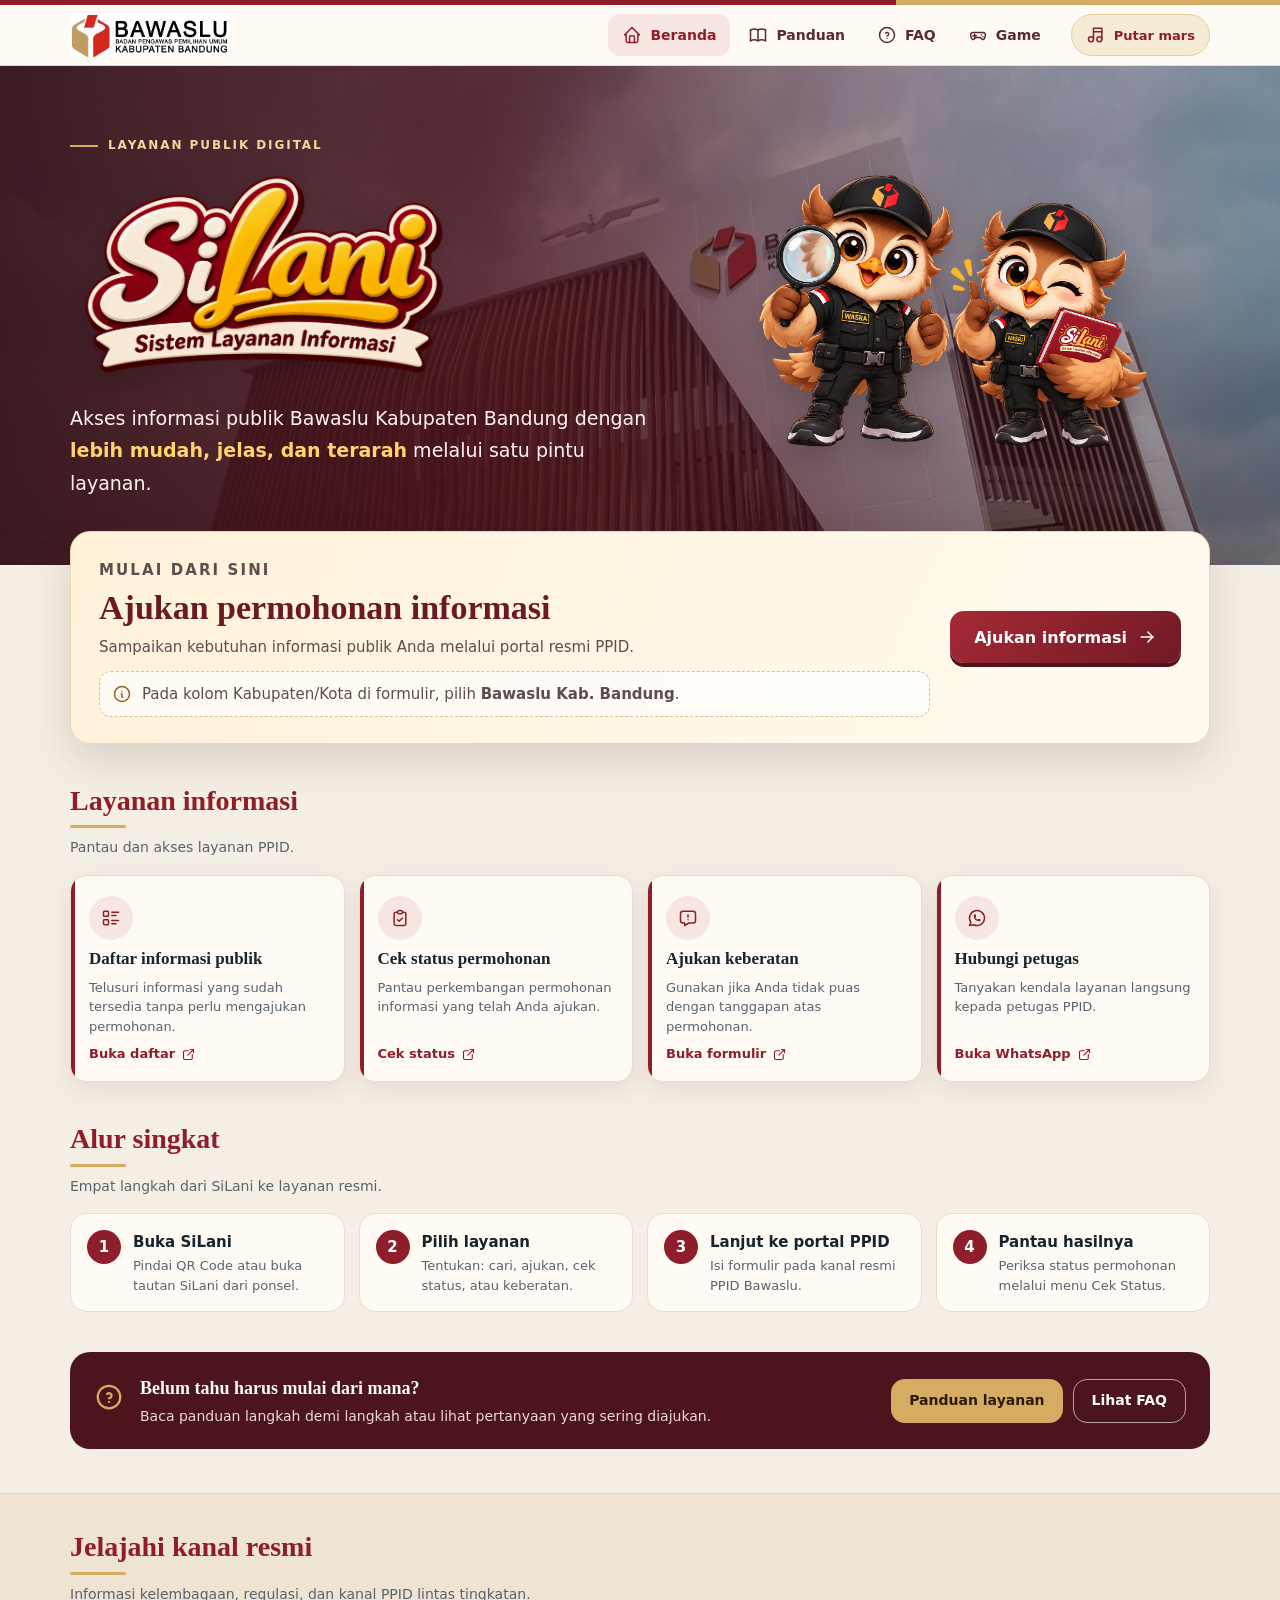
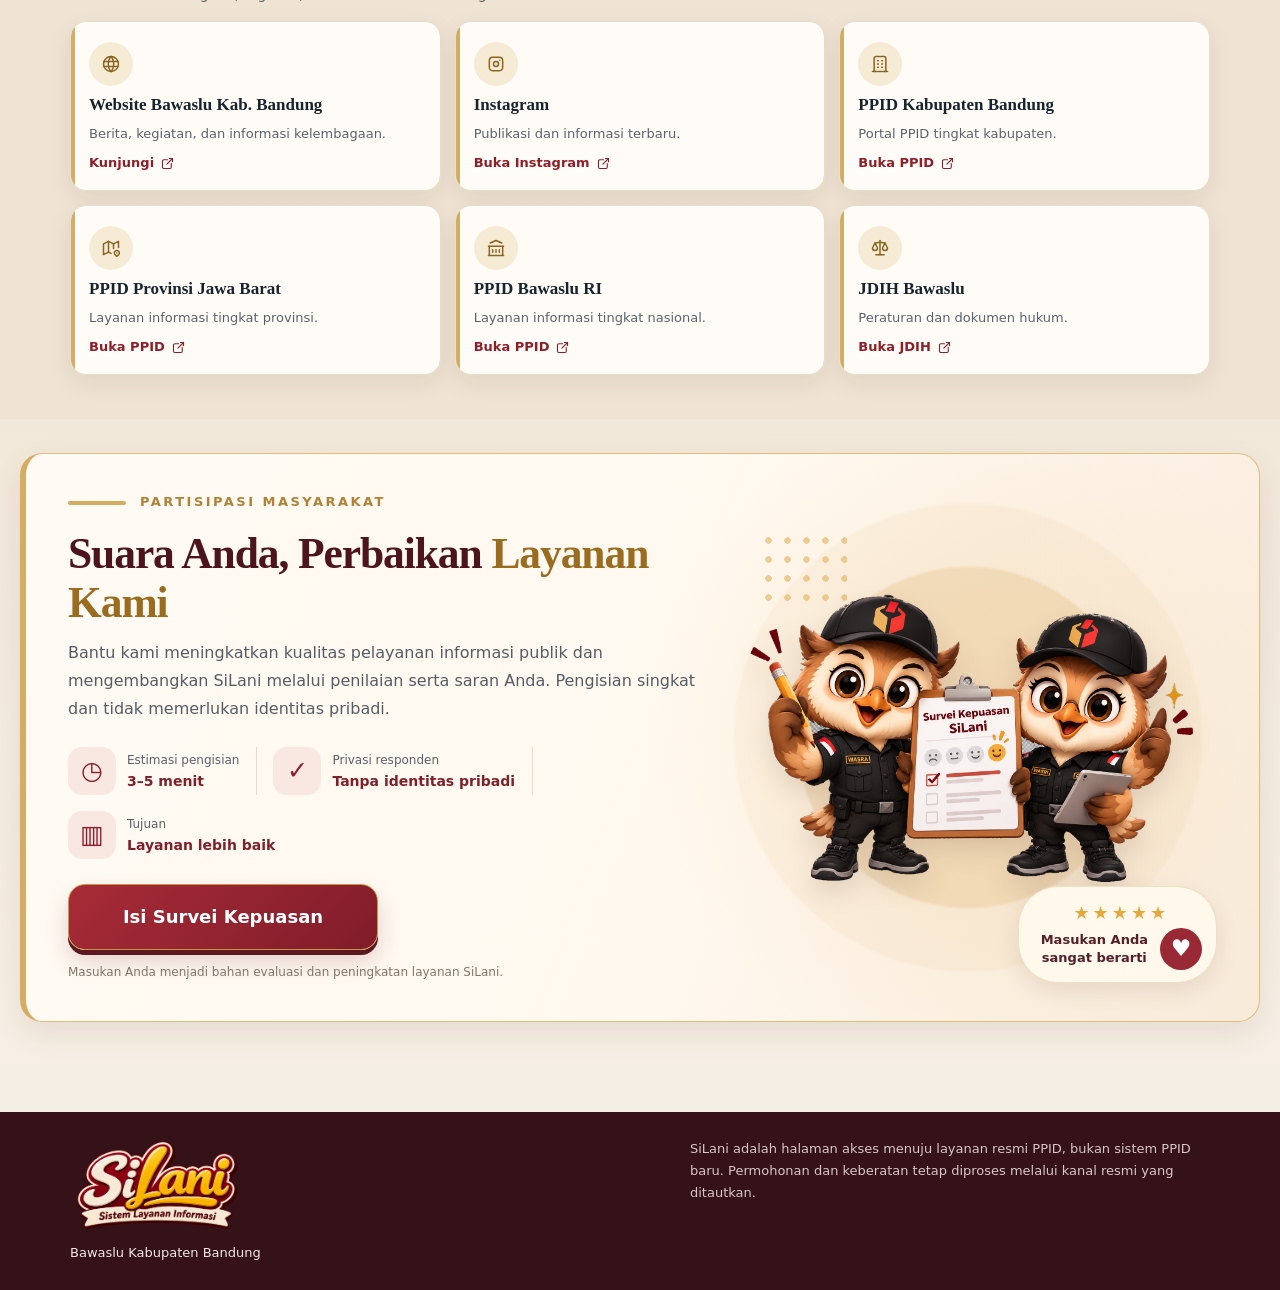
==== commit db2d2c92: "Add files via upload" ====
--- a/index.html
+++ b/index.html
@@ -57,7 +57,7 @@
 <header class="site-header">
   <div class="bar">
     <a class="brand" href="index.html" aria-label="SiLani, beranda"><img src="logo-bawaslu-bandung.png" alt="Bawaslu Kabupaten Bandung"></a>
-    <nav class="nav" aria-label="Navigasi utama"><a href="index.html" aria-current="page"><svg class="ic" aria-hidden="true" focusable="false"><use href="#i-home"/></svg><span>Beranda</span></a><a href="panduan.html"><svg class="ic" aria-hidden="true" focusable="false"><use href="#i-book"/></svg><span>Panduan</span></a><a href="faq.html"><svg class="ic" aria-hidden="true" focusable="false"><use href="#i-help-circle"/></svg><span>FAQ</span></a></nav>
+    <nav class="nav" aria-label="Navigasi utama"><a href="index.html" aria-current="page"><svg class="ic" aria-hidden="true" focusable="false"><use href="#i-home"/></svg><span>Beranda</span></a><a href="panduan.html"><svg class="ic" aria-hidden="true" focusable="false"><use href="#i-book"/></svg><span>Panduan</span></a><a href="faq.html"><svg class="ic" aria-hidden="true" focusable="false"><use href="#i-help-circle"/></svg><span>FAQ</span></a><a href="game.html"><svg class="ic" aria-hidden="true" focusable="false" viewBox="0 0 24 24" fill="none" stroke="currentColor" stroke-width="1.8" stroke-linecap="round" stroke-linejoin="round"><path d="M6 9h12a3 3 0 0 1 2.8 4l-1 3a2 2 0 0 1-3.4.7L14.8 15H9.2l-1.6 1.7a2 2 0 0 1-3.4-.7l-1-3A3 3 0 0 1 6 9Z"/><path d="M8 11v4M6 13h4M16 12h.01M18 14h.01"/></svg><span>Game</span></a></nav>
     <button class="music" id="musicBtn" type="button" aria-pressed="false" aria-label="Putar Mars Pengawas Pemilu">
       <svg class="ic" aria-hidden="true" focusable="false"><use href="#i-music"/></svg><span class="music-label" id="musicLabel">Putar mars</span>
       <span class="eq" aria-hidden="true"><i></i><i></i><i></i></span>
@@ -171,6 +171,6 @@
   </div>
 </footer>
 <audio id="mars" preload="metadata" loop><source src="MARS%20PENGAWAS%20PEMILU%20(1).mp3" type="audio/mpeg"></audio>
-<script src="silani.js?v=20261101-mascot"></script>
+<script src="silani.js?v=20261105-game1"></script>
 </body>
 </html>
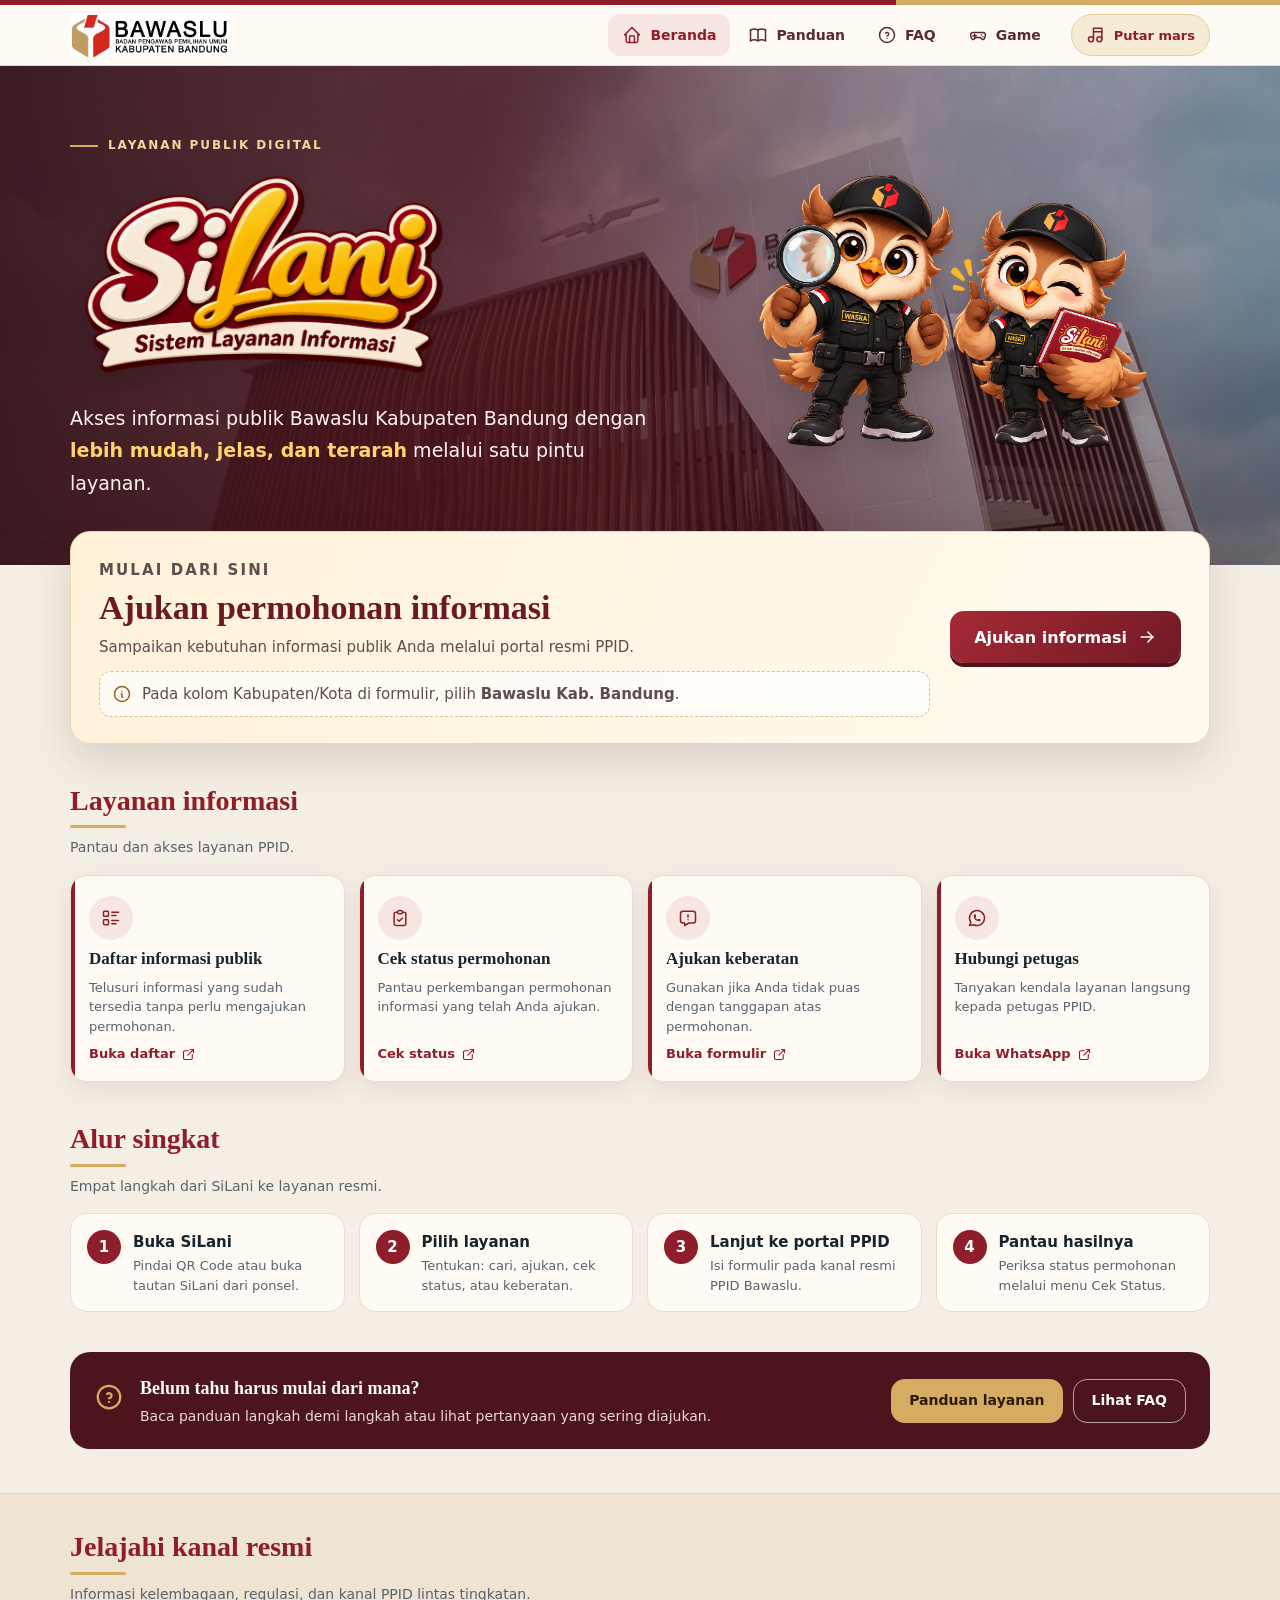
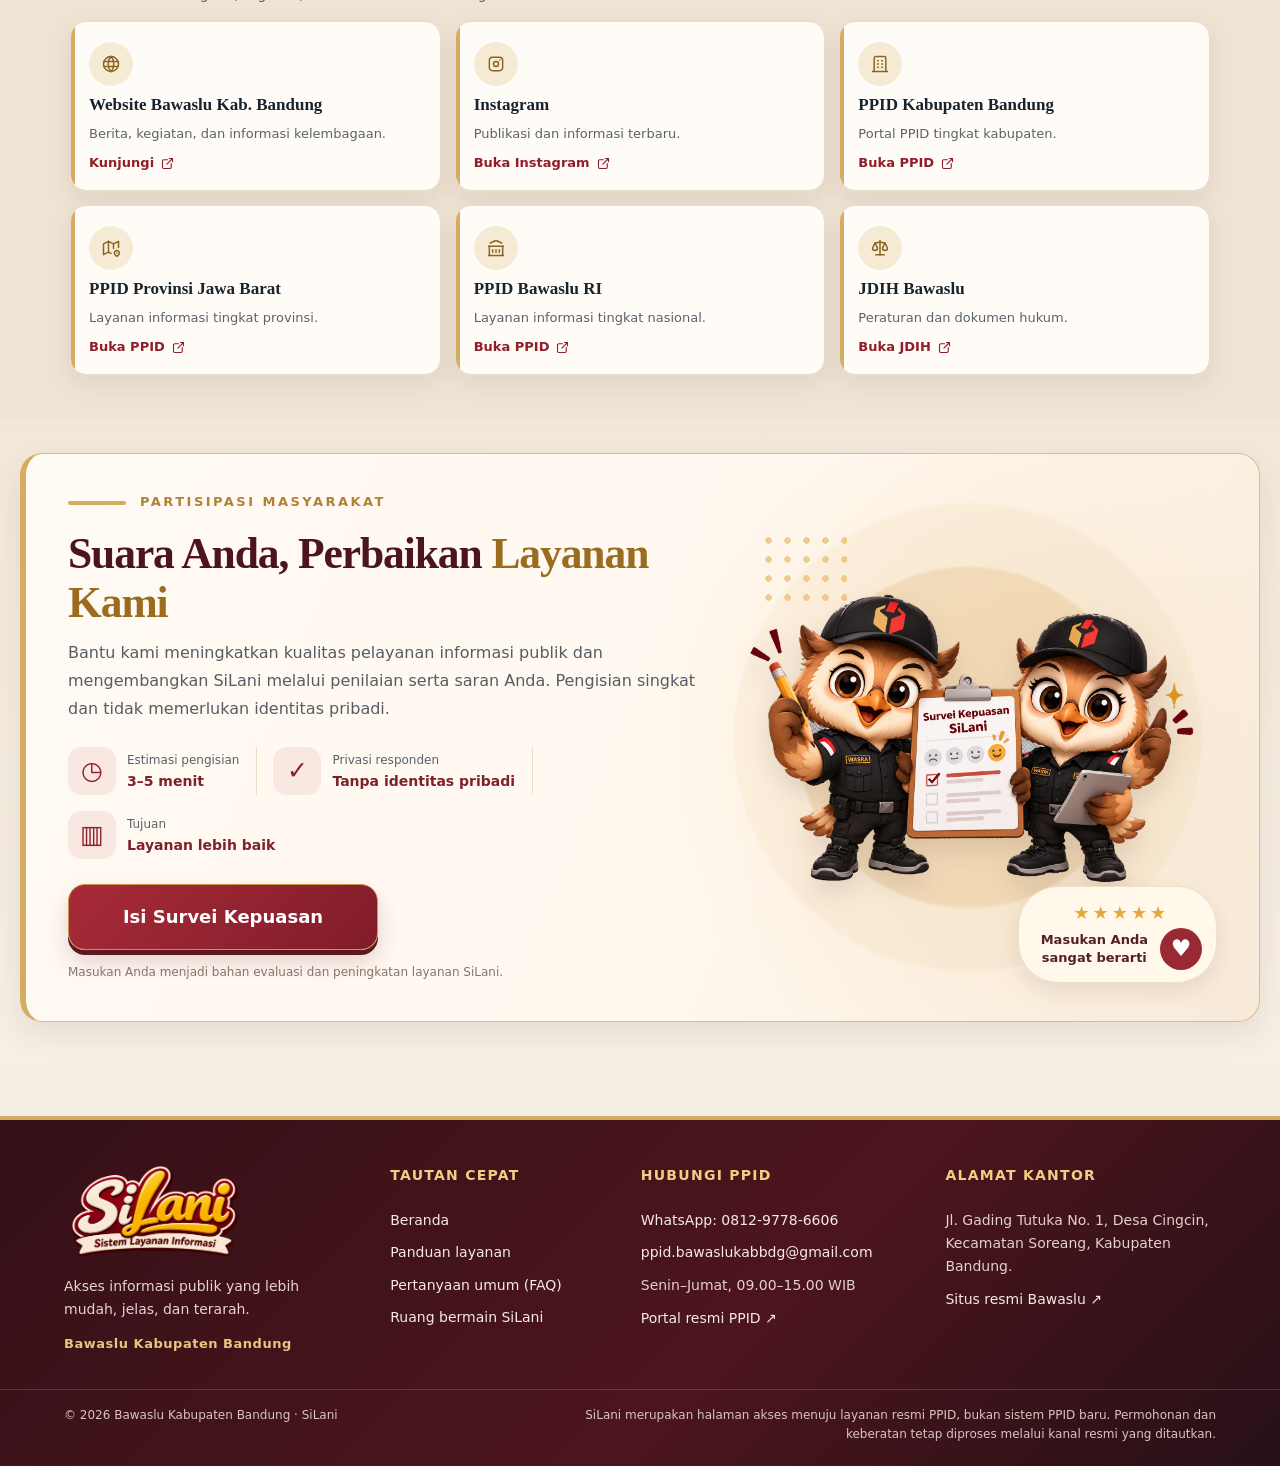
==== commit 698a968a: "Add files via upload" ====
--- a/index.html
+++ b/index.html
@@ -164,11 +164,28 @@
     </div>
   </section>
 
-<footer class="site-footer">
-  <div class="foot">
-    <div><img class="foot-brand-img" src="silani-logo-clean.png" alt="SiLani — Sistem Layanan Informasi"><span>Bawaslu Kabupaten Bandung</span></div>
-    <p>SiLani adalah halaman akses menuju layanan resmi PPID, bukan sistem PPID baru. Permohonan dan keberatan tetap diproses melalui kanal resmi yang ditautkan.</p>
+<footer class="site-footer silani-footer">
+  <div class="footer-main">
+    <section class="footer-brand-block" aria-label="Tentang SiLani">
+      <a class="footer-logo-link" href="index.html" aria-label="SiLani - Beranda"><img src="silani-logo-clean.png" alt="SiLani — Sistem Layanan Informasi"></a>
+      <p class="footer-tagline">Akses informasi publik yang lebih mudah, jelas, dan terarah.</p>
+      <span class="footer-unit">Bawaslu Kabupaten Bandung</span>
+    </section>
+    <nav class="footer-links" aria-label="Tautan cepat"><h2>Tautan cepat</h2>
+      <a href="index.html">Beranda</a><a href="panduan.html">Panduan layanan</a><a href="faq.html">Pertanyaan umum (FAQ)</a><a href="game.html">Ruang bermain SiLani</a>
+    </nav>
+    <section class="footer-contact"><h2>Hubungi PPID</h2>
+      <a href="https://wa.me/6281297786606" target="_blank" rel="noopener noreferrer">WhatsApp: 0812-9778-6606</a>
+      <a href="mailto:ppid.bawaslukabbdg@gmail.com">ppid.bawaslukabbdg@gmail.com</a>
+      <p>Senin–Jumat, 09.00–15.00 WIB</p>
+      <a href="https://ppid-bandungkab.bawaslu.go.id" target="_blank" rel="noopener noreferrer">Portal resmi PPID ↗</a>
+    </section>
+    <section class="footer-address"><h2>Alamat kantor</h2>
+      <p>Jl. Gading Tutuka No. 1, Desa Cingcin, Kecamatan Soreang, Kabupaten Bandung.</p>
+      <a href="https://www.bawaslu.go.id" target="_blank" rel="noopener noreferrer">Situs resmi Bawaslu ↗</a>
+    </section>
   </div>
+  <div class="footer-bottom"><p>© 2026 Bawaslu Kabupaten Bandung · SiLani</p><p>SiLani merupakan halaman akses menuju layanan resmi PPID, bukan sistem PPID baru. Permohonan dan keberatan tetap diproses melalui kanal resmi yang ditautkan.</p></div>
 </footer>
 <audio id="mars" preload="metadata" loop><source src="MARS%20PENGAWAS%20PEMILU%20(1).mp3" type="audio/mpeg"></audio>
 <script src="silani.js?v=20261105-game1"></script>
--- a/styles.css
+++ b/styles.css
@@ -692,3 +692,22 @@
     max-width:255px !important;
   }
 }
+
+
+/* SiLani richer responsive footer */
+.silani-footer{margin-top:52px;background:linear-gradient(135deg,#351017 0%,#4c151d 58%,#271017 100%);color:#f8eeea;border-top:4px solid #d4ad62}
+.footer-main{max-width:1380px;margin:0 auto;padding:42px clamp(18px,5vw,72px) 34px;display:grid;grid-template-columns:1.35fr 1fr 1.25fr 1.25fr;gap:34px}
+.footer-brand-block{display:flex;flex-direction:column;align-items:flex-start;gap:13px}
+.footer-logo-link{display:inline-flex;max-width:210px;align-items:center}
+.footer-logo-link img{display:block;width:100%;height:auto;max-height:100px;object-fit:contain;object-position:left center}
+.footer-tagline{max-width:260px;margin:0;color:#e7d3cf;font-size:14px;line-height:1.65}
+.footer-unit{color:#e7c77e;font-size:13px;font-weight:800;letter-spacing:.04em}
+.footer-main h2{margin:4px 0 15px;color:#f2ce83;font:800 14px/1.3 var(--sans);letter-spacing:.09em;text-transform:uppercase}
+.footer-links,.footer-contact,.footer-address{display:flex;flex-direction:column;align-items:flex-start;gap:10px;font-size:14px;line-height:1.6}
+.footer-links a,.footer-contact a,.footer-address a{color:#f7e9e5;text-decoration:none;text-underline-offset:4px;overflow-wrap:anywhere}
+.footer-links a:hover,.footer-contact a:hover,.footer-address a:hover{text-decoration:underline;color:#f2ce83}
+.footer-contact p,.footer-address p{margin:0;color:#e4d0cc;line-height:1.65}
+.footer-bottom{border-top:1px solid rgba(255,255,255,.16);max-width:1380px;margin:0 auto;padding:16px clamp(18px,5vw,72px) 22px;display:flex;justify-content:space-between;gap:22px;color:#d9c4c1;font-size:12px;line-height:1.6}
+.footer-bottom p{margin:0}.footer-bottom p:last-child{max-width:660px;text-align:right}
+@media(max-width:900px){.footer-main{grid-template-columns:repeat(2,minmax(0,1fr));gap:28px}.footer-bottom{flex-direction:column}.footer-bottom p:last-child{text-align:left}}
+@media(max-width:560px){.silani-footer{margin-top:34px}.footer-main{grid-template-columns:1fr;gap:24px;padding-top:30px;padding-bottom:26px}.footer-logo-link{max-width:185px}.footer-main h2{margin-bottom:8px}.footer-links,.footer-contact,.footer-address{gap:8px}.footer-bottom{padding-top:14px;padding-bottom:20px}}
